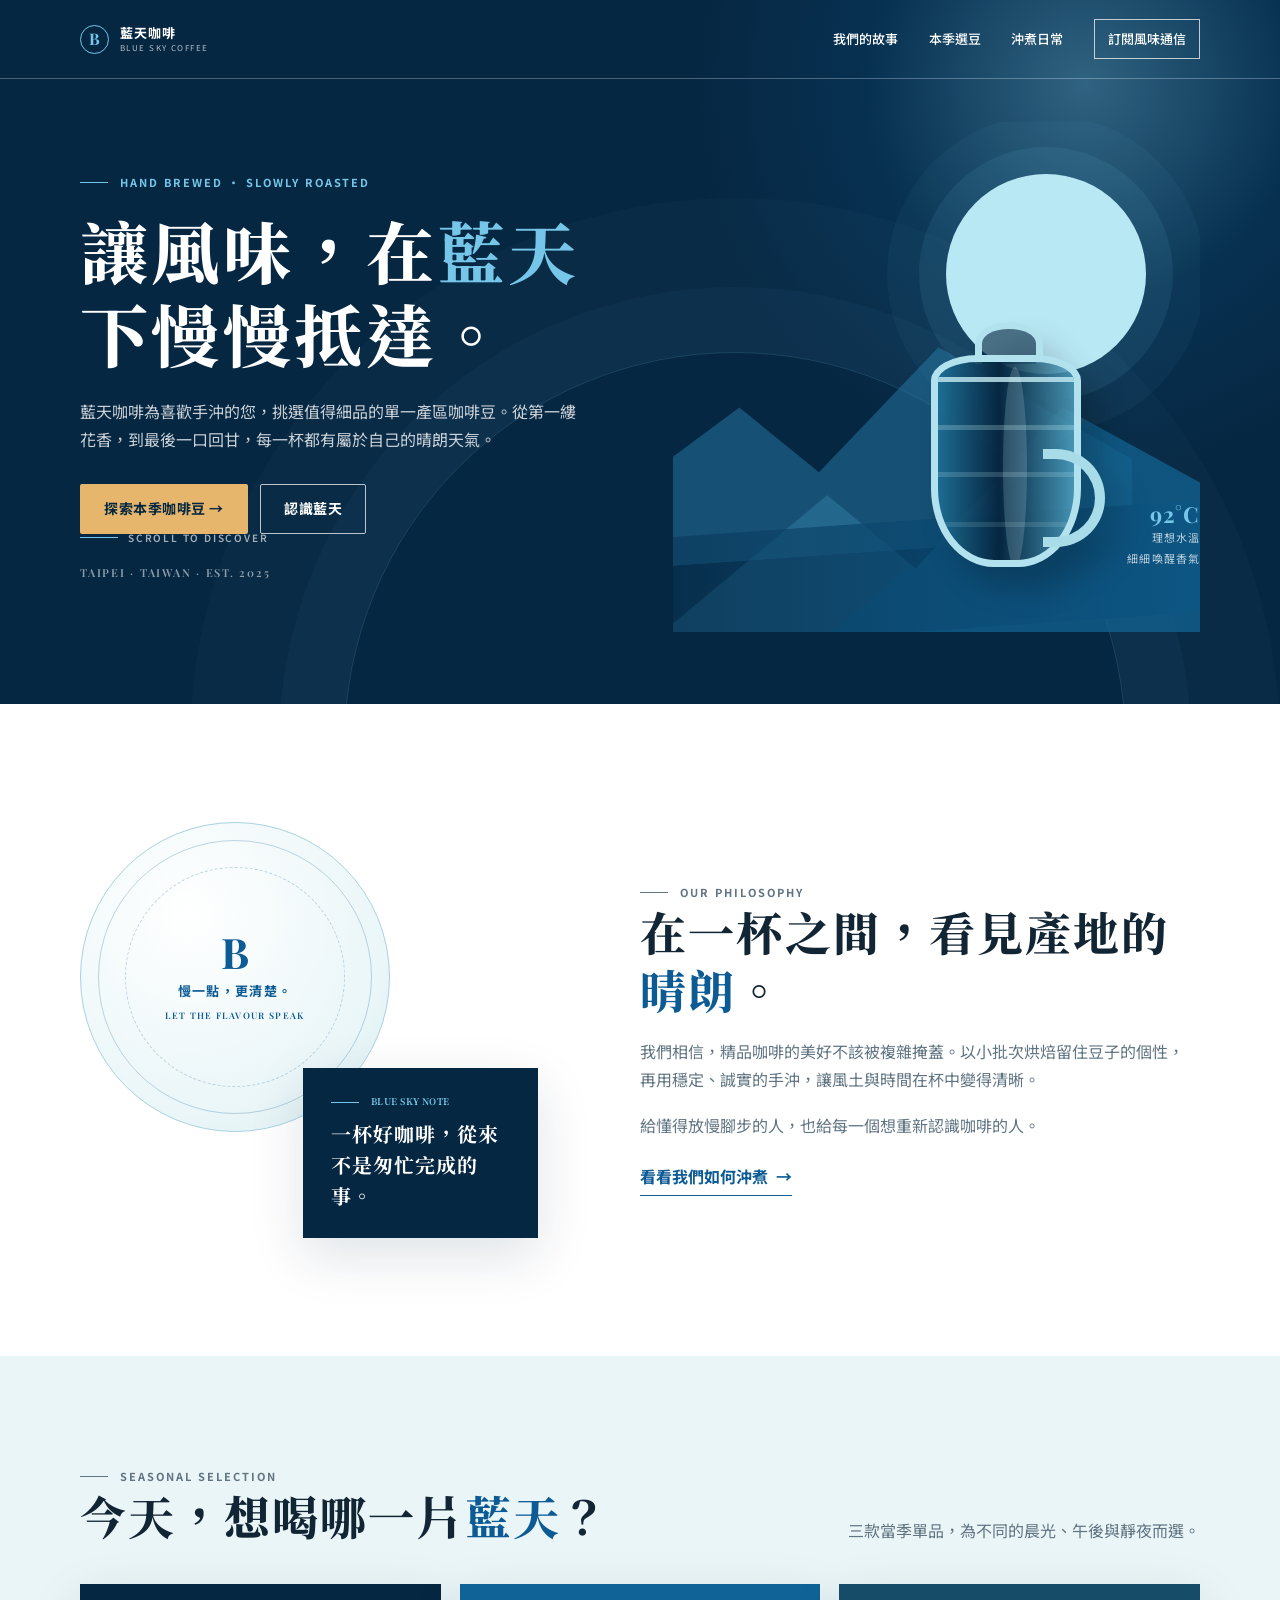
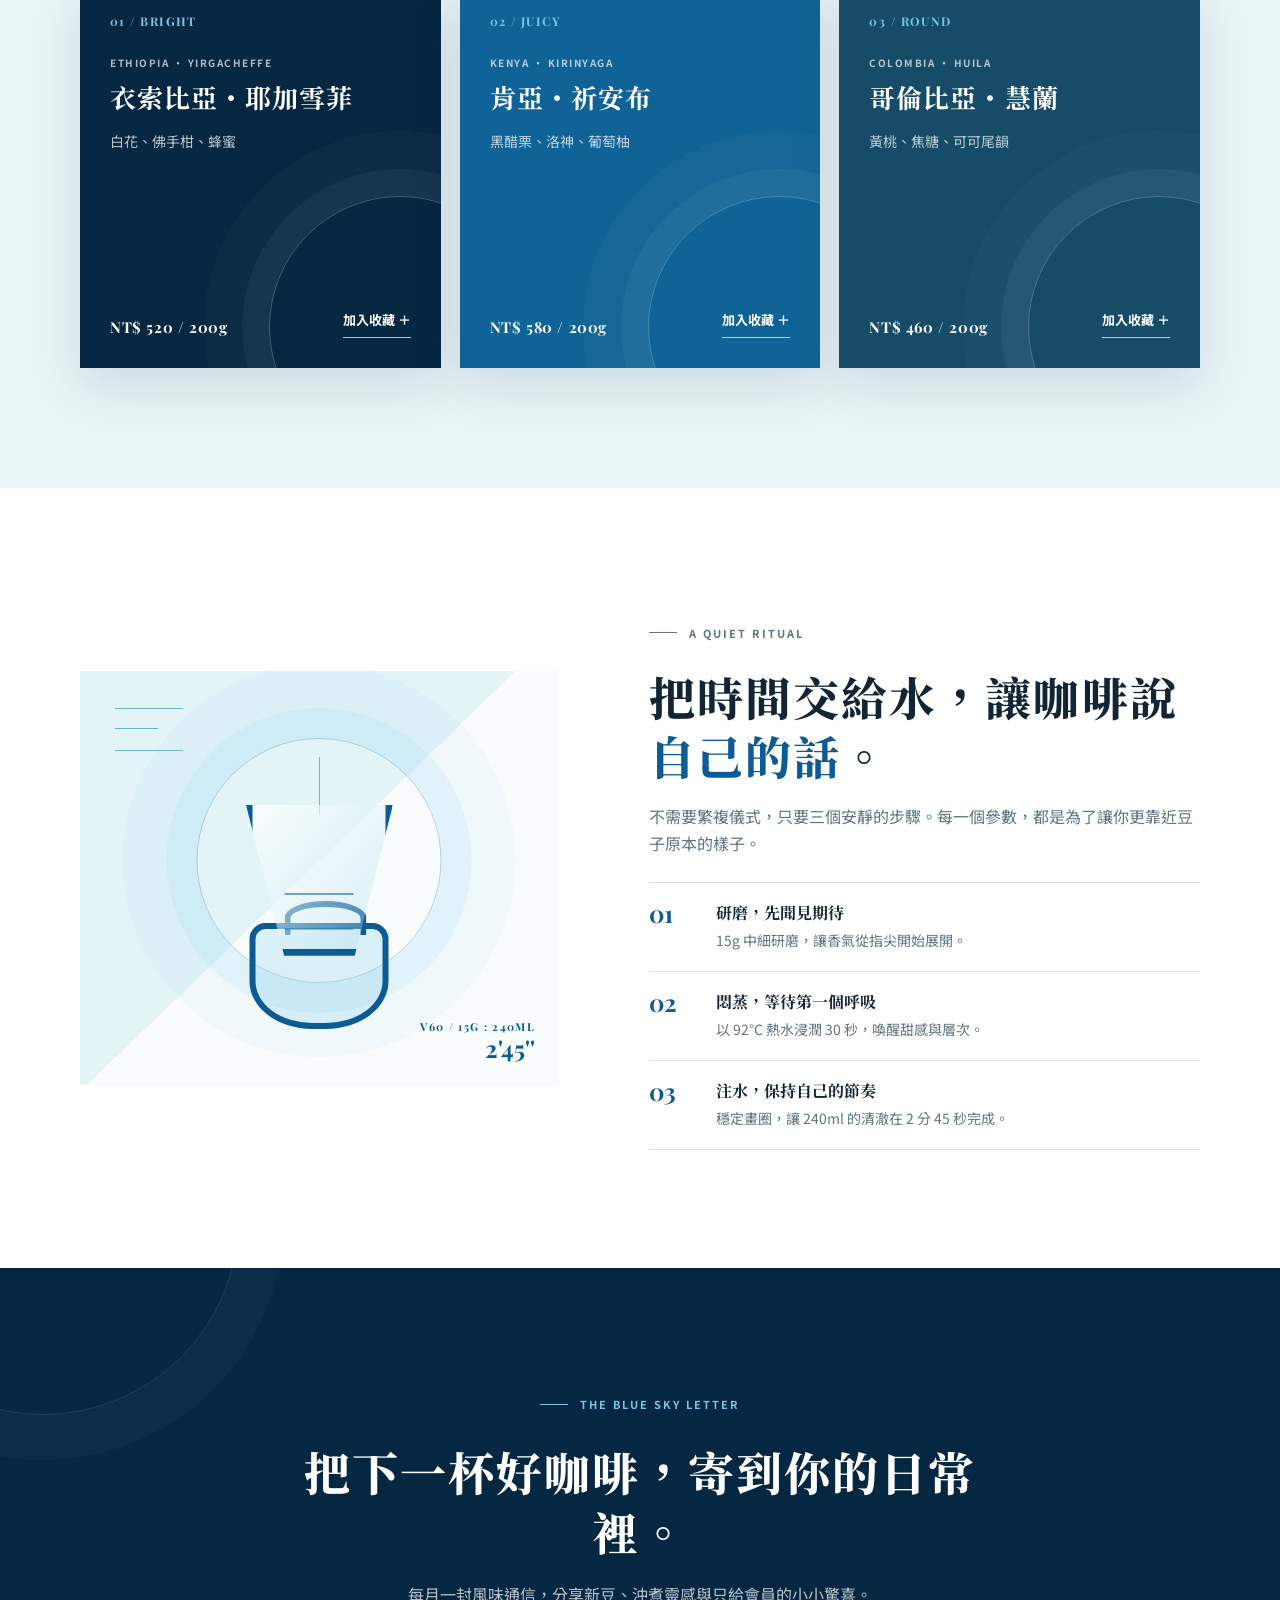
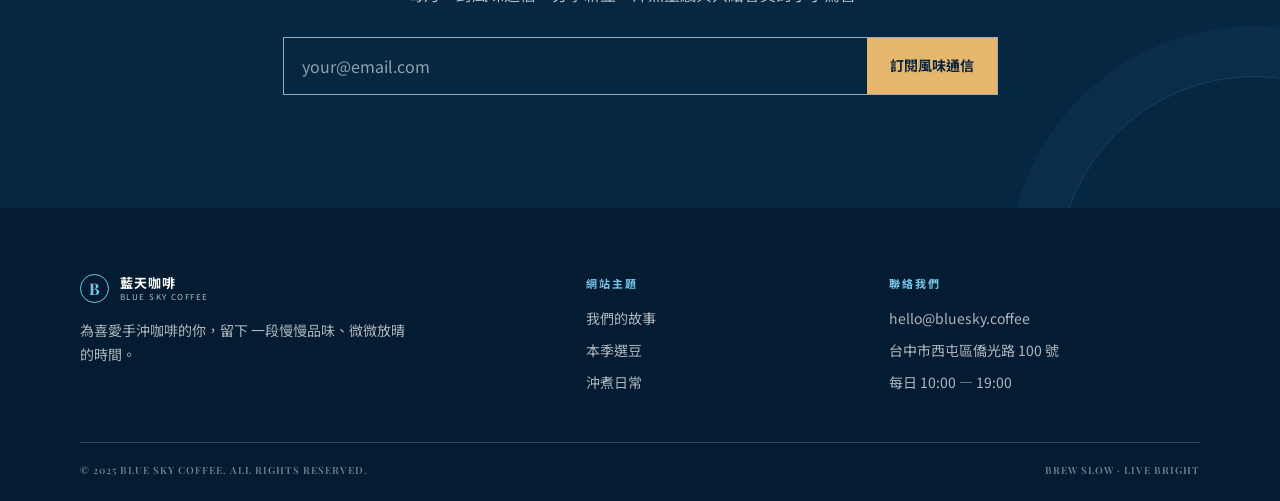
==== onepage/index.html @ 3d597b1a "Initial commit" ====
<!doctype html>
<html lang="zh-Hant">
<head>
  <meta charset="UTF-8">
  <meta name="viewport" content="width=device-width, initial-scale=1.0">
  <meta name="description" content="藍天咖啡，為手沖咖啡愛好者挑選當季精品咖啡豆，讓每一杯都清澈、明亮、值得細品。">
  <title>藍天咖啡｜讓風味，慢慢抵達</title>
  <link rel="preconnect" href="https://fonts.googleapis.com">
  <link rel="preconnect" href="https://fonts.gstatic.com" crossorigin>
  <link href="https://fonts.googleapis.com/css2?family=Noto+Sans+TC:wght@400;500;600;700&family=Noto+Serif+TC:wght@600;700;800;900&family=Playfair+Display:wght@600;700&display=swap" rel="stylesheet">
  <style>
    :root {
      --navy: #062742;
      --blue: #0c5b95;
      --sky: #75c6e8;
      --mist: #eaf5f7;
      --cream: #fbfaf6;
      --ink: #122534;
      --muted: #607482;
      --line: #d7e4e8;
      --sand: #e5b66b;
      --shadow: 0 18px 50px rgba(6, 39, 66, .13);
    }

    * { box-sizing: border-box; }
    html { scroll-behavior: smooth; }
    body {
      margin: 0;
      color: var(--ink);
      background: var(--cream);
      font: 16px/1.7 "Noto Sans TC", sans-serif;
      -webkit-font-smoothing: antialiased;
    }
    a { color: inherit; text-decoration: none; }
    button, input { font: inherit; }
    button { cursor: pointer; }
    .wrap { width: min(1120px, calc(100% - 48px)); margin: 0 auto; }
    .eyebrow {
      display: flex;
      align-items: center;
      gap: 12px;
      margin: 0 0 18px;
      color: var(--blue);
      font-size: 11px;
      font-weight: 700;
      letter-spacing: .18em;
    }
    .eyebrow::before { width: 28px; height: 1px; background: currentColor; content: ""; }
    .section-title {
      margin: 0;
      font: 800 clamp(30px, 4vw, 46px)/1.28 "Noto Serif TC", serif;
      letter-spacing: .045em;
    }
    .text-blue { color: var(--blue); }
    .button, .outline-link {
      display: inline-flex;
      min-height: 50px;
      align-items: center;
      justify-content: center;
      padding: 10px 23px;
      border: 1px solid transparent;
      border-radius: 2px;
      font-size: 14px;
      font-weight: 700;
      letter-spacing: .04em;
      transition: transform .25s ease, background-color .25s ease, color .25s ease, border-color .25s ease;
    }
    .button:hover, .outline-link:hover { transform: translateY(-2px); }
    .button--sand { color: var(--navy); background: var(--sand); }
    .button--sand:hover { background: #f1cb8b; }
    .button--dark { color: var(--navy); background: #fff; }
    .outline-link { border-color: rgba(255,255,255,.72); color: #fff; }
    .outline-link:hover { color: var(--navy); background: #fff; }
    :focus-visible { outline: 3px solid var(--sky); outline-offset: 4px; }

    /* Header & hero */
    .site-header { position: absolute; z-index: 20; top: 0; left: 0; width: 100%; border-bottom: 1px solid rgba(255,255,255,.28); }
    .nav { min-height: 78px; display: flex; align-items: center; justify-content: space-between; gap: 20px; }
    .brand { display: inline-flex; align-items: center; gap: 11px; color: #fff; }
    .brand-mark { width: 29px; height: 29px; display: grid; place-items: center; border: 1px solid var(--sky); border-radius: 50%; color: var(--sky); font: 700 16px/1 "Playfair Display", serif; }
    .brand-copy { display: grid; line-height: 1.05; }
    .brand-copy strong { font-size: 13px; letter-spacing: .08em; }
    .brand-copy small { margin-top: 4px; font-size: 8px; letter-spacing: .18em; opacity: .7; }
    .nav-links { display: flex; align-items: center; gap: clamp(16px, 2.4vw, 31px); }
    .nav-links a { position: relative; color: #fff; font-size: 13px; font-weight: 500; white-space: nowrap; }
    .nav-links a:not(.nav-cta)::after { position: absolute; right: 0; bottom: -5px; left: auto; width: 0; height: 1px; background: var(--sky); content: ""; transition: width .25s ease; }
    .nav-links a:not(.nav-cta):hover::after { right: auto; left: 0; width: 100%; }
    .nav-links .nav-cta { padding: 8px 13px; border: 1px solid rgba(255,255,255,.72); }
    .nav-links .nav-cta:hover { color: var(--navy); background: #fff; }
    .menu-toggle { display: none; width: 42px; height: 42px; border: 1px solid rgba(255,255,255,.7); color: #fff; background: transparent; font-size: 23px; line-height: 1; }

    .hero { position: relative; min-height: 704px; overflow: hidden; color: #fff; background: var(--navy); isolation: isolate; }
    .hero::before { position: absolute; z-index: -2; top: -320px; right: -210px; width: 810px; height: 810px; border-radius: 50%; background: radial-gradient(circle, rgba(117,198,232,.38), rgba(12,91,149,.18) 38%, transparent 69%); content: ""; }
    .hero::after { position: absolute; z-index: -1; right: 12%; bottom: -430px; width: 780px; height: 780px; border: 1px solid rgba(117,198,232,.18); border-radius: 50%; box-shadow: 0 0 0 65px rgba(117,198,232,.035), 0 0 0 154px rgba(117,198,232,.025); content: ""; }
    .hero-grid { min-height: 704px; display: grid; grid-template-columns: 1.02fr .98fr; gap: 45px; align-items: center; padding: 122px 0 72px; }
    .hero-copy { position: relative; z-index: 2; }
    .hero .eyebrow { color: var(--sky); }
    .hero h1 { max-width: 650px; margin: 0 0 23px; font: 800 clamp(42px, 5.5vw, 68px)/1.22 "Noto Serif TC", serif; letter-spacing: .05em; }
    .hero h1 span { color: var(--sky); }
    .hero-lede { max-width: 500px; margin: 0; color: rgba(255,255,255,.79); font-size: 16px; }
    .hero-actions { display: flex; flex-wrap: wrap; gap: 12px; margin-top: 31px; }
    .hero-note { margin: 31px 0 0; color: rgba(255,255,255,.55); font: 600 11px/1.5 "Playfair Display", serif; letter-spacing: .16em; }
    .scroll-cue { position: absolute; bottom: 35px; left: 0; display: flex; align-items: center; gap: 10px; color: rgba(255,255,255,.63); font-size: 10px; font-weight: 600; letter-spacing: .18em; }
    .scroll-cue::before { width: 38px; height: 1px; background: var(--sky); content: ""; }

    .hero-art { position: relative; align-self: stretch; min-height: 470px; overflow: hidden; }
    .hero-art .sun { position: absolute; top: 52px; right: 54px; width: clamp(138px, 18vw, 200px); aspect-ratio: 1; border-radius: 50%; background: #b9e8f5; box-shadow: 0 0 0 27px rgba(117,198,232,.09), 0 0 0 59px rgba(117,198,232,.045); }
    .mountain { position: absolute; right: -11%; bottom: 6px; width: 116%; height: 260px; transform: skewY(-9deg); transform-origin: right bottom; background: linear-gradient(146deg, transparent 0 27%, rgba(61,145,184,.36) 27.3% 48%, rgba(17,97,143,.77) 48.3%); clip-path: polygon(0 62%, 28% 20%, 44% 57%, 68% 4%, 100% 57%, 100% 100%, 0 100%); }
    .mountain--back { right: 13%; bottom: 98px; width: 108%; height: 220px; opacity: .46; transform: skewY(-4deg); background: #2a81ae; clip-path: polygon(0 84%, 31% 30%, 45% 62%, 66% 9%, 100% 66%, 100% 100%, 0 100%); }
    .horizon { position: absolute; right: -4%; bottom: 0; width: 116%; height: 112px; background: linear-gradient(90deg, rgba(7,45,75,.5), #0d5684); transform: skewY(-4deg); }
    .coffee-vessel { position: absolute; z-index: 4; right: 18%; bottom: 36px; width: 192px; height: 274px; filter: drop-shadow(18px 22px 14px rgba(0,0,0,.22)); }
    .vessel-neck { position: absolute; top: 0; left: 62px; width: 68px; height: 42px; border: 7px solid #b3e2ef; border-bottom: 0; border-radius: 50% 50% 0 0; background: rgba(6,39,66,.62); }
    .vessel-body { position: absolute; top: 33px; left: 18px; width: 150px; height: 212px; border: 7px solid #b3e2ef; border-radius: 31% 31% 42% 42% / 12% 12% 37% 37%; background: linear-gradient(90deg, rgba(30,112,151,.9), rgba(5,35,60,.9) 45%, rgba(83,167,198,.8)); overflow: hidden; }
    .vessel-body::before { position: absolute; top: 15px; left: 0; width: 100%; height: 5px; background: rgba(197,237,244,.8); box-shadow: 0 48px rgba(197,237,244,.25), 0 95px rgba(197,237,244,.18), 0 145px rgba(197,237,244,.13); content: ""; }
    .vessel-body::after { position: absolute; top: 5px; left: 48%; width: 24px; height: 200px; border-radius: 50%; background: rgba(218,247,251,.17); content: ""; }
    .vessel-handle { position: absolute; right: 0; bottom: 49px; width: 62px; height: 98px; border: 10px solid #a9dce9; border-left: 0; border-radius: 0 53px 53px 0; }
    .art-label { position: absolute; z-index: 5; right: 0; bottom: 64px; display: grid; gap: 3px; color: rgba(255,255,255,.73); font-size: 11px; letter-spacing: .1em; text-align: right; }
    .art-label strong { color: var(--sky); font: 700 22px/1 "Playfair Display", serif; }

    /* Story */
    .story { padding: 118px 0; background: #fff; }
    .story-grid { display: grid; grid-template-columns: .9fr 1.1fr; gap: clamp(45px, 8vw, 105px); align-items: center; }
    .story-visual { position: relative; min-height: 416px; }
    .seal { position: absolute; top: 0; left: 0; width: 310px; height: 310px; display: grid; place-items: center; border: 1px solid #a8d2df; border-radius: 50%; color: var(--blue); background: radial-gradient(circle at 35% 30%, #fff 0, #eaf6f8 68%, #d9edf1 100%); }
    .seal::before, .seal::after { position: absolute; border: 1px solid rgba(12,91,149,.25); border-radius: 50%; content: ""; }
    .seal::before { inset: 17px; }
    .seal::after { inset: 44px; border-style: dashed; }
    .seal-inner { position: relative; z-index: 1; display: grid; gap: 7px; text-align: center; }
    .seal-inner b { font: 700 42px/1 "Playfair Display", serif; }
    .seal-inner span { font-size: 13px; font-weight: 700; letter-spacing: .1em; }
    .seal-inner small { font: 600 9px/1.5 "Playfair Display", serif; letter-spacing: .15em; }
    .blue-note { position: absolute; right: 0; bottom: 0; width: 235px; padding: 27px 28px; color: #fff; background: var(--navy); box-shadow: var(--shadow); }
    .blue-note .eyebrow { margin-bottom: 9px; color: var(--sky); font-size: 9px; }
    .blue-note p { margin: 0; font: 700 20px/1.55 "Noto Serif TC", serif; letter-spacing: .05em; }
    .story-copy p { margin: 19px 0 0; color: var(--muted); }
    .inline-link { display: inline-flex; align-items: center; gap: 8px; margin-top: 24px; padding-bottom: 5px; border-bottom: 1px solid var(--blue); color: var(--blue); font-weight: 700; }
    .inline-link:hover { color: var(--navy); }

    /* Coffee collection */
    .coffee { padding: 111px 0 120px; background: var(--mist); }
    .section-heading { display: flex; align-items: end; justify-content: space-between; gap: 40px; margin-bottom: 39px; }
    .section-heading p { max-width: 370px; margin: 0; color: var(--muted); }
    .coffee-grid { display: grid; grid-template-columns: repeat(3, 1fr); gap: 19px; }
    .coffee-card { position: relative; min-height: 384px; display: flex; flex-direction: column; overflow: hidden; padding: 30px; color: #fff; background: var(--navy); box-shadow: var(--shadow); }
    .coffee-card:nth-child(2) { background: #106396; }
    .coffee-card:nth-child(3) { background: #164c68; }
    .coffee-card::after { position: absolute; right: -90px; bottom: -90px; width: 260px; height: 260px; border: 1px solid rgba(255,255,255,.24); border-radius: 50%; box-shadow: 0 0 0 27px rgba(255,255,255,.045), 0 0 0 65px rgba(255,255,255,.025); content: ""; }
    .card-top, .coffee-card h3, .flavour, .card-footer { position: relative; z-index: 1; }
    .card-top { color: var(--sky); font: 700 12px/1.3 "Playfair Display", serif; letter-spacing: .12em; }
    .origin { margin: 25px 0 8px; color: rgba(255,255,255,.69); font-size: 10px; font-weight: 700; letter-spacing: .15em; }
    .coffee-card h3 { margin: 0; font: 700 26px/1.38 "Noto Serif TC", serif; letter-spacing: .04em; }
    .flavour { margin: 15px 0 0; color: rgba(255,255,255,.73); font-size: 14px; }
    .card-footer { display: flex; align-items: end; justify-content: space-between; gap: 14px; margin-top: auto; }
    .price { font: 700 15px/1.3 "Playfair Display", serif; letter-spacing: .04em; }
    .save-coffee { padding: 0 0 5px; border: 0; border-bottom: 1px solid rgba(255,255,255,.72); color: #fff; background: transparent; font-size: 13px; font-weight: 700; white-space: nowrap; transition: color .2s, border-color .2s; }
    .save-coffee:hover { border-color: var(--sand); color: var(--sand); }

    /* Brew */
    .brew { padding: 118px 0; background: #fff; }
    .brew-grid { display: grid; grid-template-columns: .93fr 1.07fr; gap: clamp(42px, 8vw, 90px); align-items: center; }
    .brew-art { position: relative; height: 414px; overflow: hidden; background: linear-gradient(136deg, #e3f4f7 0 48%, #f8fcfc 48% 100%); }
    .brew-art::before { position: absolute; top: 37px; left: 35px; width: 68px; height: 41px; border-top: 1px solid #6cb4ce; border-bottom: 1px solid #6cb4ce; content: ""; }
    .brew-art::after { position: absolute; top: 57px; left: 35px; width: 43px; border-top: 1px solid #6cb4ce; content: ""; }
    .water-rings { position: absolute; top: 67px; left: 50%; width: 245px; height: 245px; border: 1px solid rgba(12,91,149,.27); border-radius: 50%; transform: translateX(-50%); box-shadow: 0 0 0 30px rgba(117,198,232,.12), 0 0 0 74px rgba(117,198,232,.065); }
    .water-rings::before { position: absolute; top: 18px; left: 50%; width: 1px; height: 58px; background: #6bb8d1; content: ""; transform: translateX(-50%); }
    .dripper { position: absolute; z-index: 2; top: 134px; left: 50%; width: 147px; height: 151px; border: 7px solid var(--blue); border-top: 0; background: linear-gradient(130deg, rgba(255,255,255,.85), rgba(117,198,232,.25)); clip-path: polygon(0 0, 100% 0, 74% 100%, 26% 100%); transform: translateX(-50%); }
    .dripper::after { position: absolute; right: 32px; bottom: 19px; left: 32px; height: 33px; border-top: 2px solid rgba(12,91,149,.55); border-bottom: 2px solid rgba(12,91,149,.35); content: ""; }
    .carafe { position: absolute; z-index: 1; bottom: 56px; left: 50%; width: 139px; height: 106px; border: 6px solid var(--blue); border-radius: 16px 16px 45% 45%; background: rgba(117,198,232,.23); transform: translateX(-50%); }
    .carafe::before { position: absolute; top: -28px; left: 29px; width: 70px; height: 28px; border: 6px solid var(--blue); border-bottom: 0; border-radius: 50% 50% 0 0; content: ""; }
    .brew-caption { position: absolute; right: 24px; bottom: 19px; color: var(--blue); text-align: right; }
    .brew-caption span { display: block; font: 700 11px/1.5 "Playfair Display", serif; letter-spacing: .12em; }
    .brew-caption strong { font: 700 24px/1.1 "Playfair Display", serif; }
    .brew-copy > p { margin: 18px 0 25px; color: var(--muted); }
    .brew-steps { border-top: 1px solid var(--line); }
    .brew-step { display: grid; grid-template-columns: 52px 1fr; gap: 15px; padding: 18px 0; border-bottom: 1px solid var(--line); }
    .step-number { color: var(--blue); font: 700 24px/1 "Playfair Display", serif; }
    .brew-step h3 { margin: 0; font: 700 16px/1.5 "Noto Serif TC", serif; }
    .brew-step p { margin: 4px 0 0; color: var(--muted); font-size: 14px; }

    /* Subscribe and footer */
    .visit { position: relative; overflow: hidden; padding: 108px 0 113px; color: #fff; text-align: center; background: var(--navy); }
    .visit::before, .visit::after { position: absolute; width: 390px; height: 390px; border: 1px solid rgba(117,198,232,.17); border-radius: 50%; content: ""; }
    .visit::before { top: -245px; left: -153px; box-shadow: 0 0 0 45px rgba(117,198,232,.035); }
    .visit::after { right: -170px; bottom: -260px; box-shadow: 0 0 0 50px rgba(117,198,232,.035); }
    .visit .wrap { position: relative; z-index: 1; max-width: 715px; }
    .visit .eyebrow { justify-content: center; color: var(--sky); }
    .visit h2 { margin: 0; font: 800 clamp(30px, 4vw, 46px)/1.3 "Noto Serif TC", serif; letter-spacing: .045em; }
    .visit p { max-width: 510px; margin: 19px auto 29px; color: rgba(255,255,255,.72); }
    .subscribe-form { display: flex; min-height: 58px; border: 1px solid rgba(255,255,255,.62); }
    .subscribe-form input { min-width: 0; flex: 1; padding: 0 18px; border: 0; color: #fff; outline: none; background: transparent; }
    .subscribe-form input::placeholder { color: rgba(255,255,255,.56); }
    .subscribe-form button { padding: 0 23px; border: 0; color: var(--navy); background: var(--sand); font-size: 14px; font-weight: 700; white-space: nowrap; transition: background .2s; }
    .subscribe-form button:hover { background: #f1cb8b; }
    .site-footer { padding: 66px 0 23px; color: rgba(255,255,255,.68); background: #031c31; }
    .footer-grid { display: grid; grid-template-columns: 1.45fr .8fr 1fr; gap: 55px; padding-bottom: 48px; }
    .footer-brand .brand { margin-bottom: 16px; }
    .footer-brand p { max-width: 330px; margin: 0; font-size: 14px; }
    .footer-title { margin: 0 0 14px; color: var(--sky); font-size: 11px; font-weight: 700; letter-spacing: .18em; }
    .footer-links { display: grid; gap: 8px; font-size: 14px; }
    .footer-links a:hover { color: var(--sky); }
    .footer-links address { font-style: normal; }
    .footer-bottom { display: flex; justify-content: space-between; gap: 20px; padding-top: 20px; border-top: 1px solid rgba(255,255,255,.17); color: rgba(255,255,255,.44); font: 600 10px/1.5 "Playfair Display", serif; letter-spacing: .1em; }

    .toast { position: fixed; z-index: 50; right: 22px; bottom: 22px; max-width: min(370px, calc(100vw - 44px)); padding: 14px 18px; border-left: 3px solid var(--sand); color: #fff; background: var(--navy); box-shadow: var(--shadow); font-size: 14px; opacity: 0; pointer-events: none; transform: translateY(12px); transition: opacity .25s ease, transform .25s ease; }
    .toast.show { opacity: 1; transform: translateY(0); }
    .reveal { opacity: 0; transform: translateY(18px); transition: opacity .65s ease, transform .65s ease; }
    .reveal.visible { opacity: 1; transform: translateY(0); }

    @media (max-width: 820px) {
      .menu-toggle { display: grid; place-items: center; }
      .nav { position: relative; }
      .nav-links { position: absolute; top: 78px; right: -24px; left: -24px; max-height: 0; display: grid; gap: 0; overflow: hidden; background: #05233c; transition: max-height .35s ease; }
      .nav-links.open { max-height: 300px; border-top: 1px solid rgba(255,255,255,.16); }
      .nav-links a { display: block; padding: 13px 24px; }
      .nav-links .nav-cta { margin: 5px 24px 15px; padding: 10px 13px; text-align: center; }
      .hero { min-height: 710px; }
      .hero-grid { min-height: 710px; grid-template-columns: 1fr; gap: 0; padding: 118px 0 43px; }
      .hero-art { min-height: 276px; margin-top: -9px; }
      .hero-art .sun { top: 19px; right: 20%; width: 130px; }
      .mountain { height: 180px; }
      .mountain--back { bottom: 69px; height: 150px; }
      .coffee-vessel { right: 17%; bottom: -12px; transform: scale(.72); transform-origin: bottom right; }
      .art-label { display: none; }
      .scroll-cue { display: none; }
      .story-grid, .brew-grid { grid-template-columns: 1fr; }
      .story-visual { max-width: 525px; width: 100%; min-height: 400px; }
      .coffee-grid { grid-template-columns: repeat(2, 1fr); }
      .coffee-card:nth-child(3) { grid-column: span 2; }
      .footer-grid { grid-template-columns: 1fr 1fr; }
      .footer-brand { grid-column: 1 / -1; }
    }
    @media (max-width: 560px) {
      .wrap { width: calc(100% - 34px); }
      .nav-links { right: -17px; left: -17px; }
      .hero { min-height: 680px; }
      .hero-grid { min-height: 680px; padding-top: 106px; }
      .hero h1 { font-size: 40px; }
      .hero-lede { font-size: 14px; }
      .hero-actions { gap: 9px; margin-top: 24px; }
      .hero-actions .button, .hero-actions .outline-link { min-height: 46px; padding: 8px 15px; font-size: 13px; }
      .hero-note { margin-top: 21px; }
      .hero-art { min-height: 219px; }
      .hero-art .sun { width: 92px; }
      .coffee-vessel { right: 5%; bottom: -48px; transform: scale(.57); }
      .story, .coffee, .brew { padding: 76px 0; }
      .seal { width: 245px; height: 245px; }
      .seal-inner b { font-size: 35px; }
      .story-visual { min-height: 347px; }
      .blue-note { width: 185px; padding: 20px; }
      .blue-note p { font-size: 16px; }
      .section-heading { display: block; margin-bottom: 28px; }
      .section-heading p { margin-top: 14px; font-size: 14px; }
      .coffee-grid { grid-template-columns: 1fr; }
      .coffee-card, .coffee-card:nth-child(3) { min-height: 330px; grid-column: auto; }
      .coffee-card { padding: 25px; }
      .brew-art { height: 310px; }
      .water-rings { top: 45px; width: 178px; height: 178px; box-shadow: 0 0 0 23px rgba(117,198,232,.12), 0 0 0 53px rgba(117,198,232,.065); }
      .dripper { top: 95px; transform: translateX(-50%) scale(.75); }
      .carafe { bottom: 37px; transform: translateX(-50%) scale(.75); }
      .visit { padding: 76px 0; }
      .subscribe-form { display: grid; gap: 0; border: 0; }
      .subscribe-form input { min-height: 54px; border: 1px solid rgba(255,255,255,.62); }
      .subscribe-form button { min-height: 54px; margin-top: 10px; }
      .footer-grid { grid-template-columns: 1fr; gap: 33px; }
      .footer-brand { grid-column: auto; }
      .footer-bottom { display: grid; gap: 8px; }
    }
    @media (prefers-reduced-motion: reduce) {
      html { scroll-behavior: auto; }
      *, *::before, *::after { transition-duration: .01ms !important; animation-duration: .01ms !important; animation-iteration-count: 1 !important; }
      .reveal { opacity: 1; transform: none; }
    }
  </style>
</head>
<body>
  <header class="site-header" id="top">
    <nav class="nav wrap" aria-label="主要導覽">
      <a class="brand" href="#top" aria-label="回到藍天咖啡首頁">
        <span class="brand-mark" aria-hidden="true">B</span>
        <span class="brand-copy"><strong>藍天咖啡</strong><small>BLUE SKY COFFEE</small></span>
      </a>
      <button class="menu-toggle" type="button" aria-controls="navLinks" aria-expanded="false" aria-label="開啟導覽選單">☰</button>
      <div class="nav-links" id="navLinks">
        <a href="#story">我們的故事</a>
        <a href="#coffee">本季選豆</a>
        <a href="#brew">沖煮日常</a>
        <a class="nav-cta" href="#visit">訂閱風味通信</a>
      </div>
    </nav>
  </header>

  <main>
    <section class="hero" aria-labelledby="heroTitle">
      <div class="wrap hero-grid">
        <div class="hero-copy">
          <p class="eyebrow">HAND BREWED · SLOWLY ROASTED</p>
          <h1 id="heroTitle">讓風味，在<span>藍天</span>下慢慢抵達。</h1>
          <p class="hero-lede">藍天咖啡為喜歡手沖的您，挑選值得細品的單一產區咖啡豆。從第一縷花香，到最後一口回甘，每一杯都有屬於自己的晴朗天氣。</p>
          <div class="hero-actions">
            <a class="button button--sand" href="#coffee">探索本季咖啡豆 →</a>
            <a class="outline-link" href="#story">認識藍天</a>
          </div>
          <p class="hero-note">TAIPEI · TAIWAN · EST. 2025</p>
          <span class="scroll-cue">SCROLL TO DISCOVER</span>
        </div>
        <div class="hero-art" aria-hidden="true">
          <div class="sun"></div>
          <div class="mountain mountain--back"></div>
          <div class="mountain"></div>
          <div class="horizon"></div>
          <div class="coffee-vessel"><div class="vessel-neck"></div><div class="vessel-body"></div><div class="vessel-handle"></div></div>
          <div class="art-label"><strong>92°C</strong><span>理想水溫</span><span>細細喚醒香氣</span></div>
        </div>
      </div>
    </section>

    <section class="story" id="story" aria-labelledby="storyTitle">
      <div class="wrap story-grid">
        <div class="story-visual reveal" aria-hidden="true">
          <div class="seal"><div class="seal-inner"><b>B</b><span>慢一點，更清楚。</span><small>LET THE FLAVOUR SPEAK</small></div></div>
          <aside class="blue-note"><p class="eyebrow">BLUE SKY NOTE</p><p>一杯好咖啡，從來不是匆忙完成的事。</p></aside>
        </div>
        <div class="story-copy reveal">
          <p class="eyebrow">OUR PHILOSOPHY</p>
          <h2 class="section-title" id="storyTitle">在一杯之間，看見產地的<span class="text-blue">晴朗</span>。</h2>
          <p>我們相信，精品咖啡的美好不該被複雜掩蓋。以小批次烘焙留住豆子的個性，再用穩定、誠實的手沖，讓風土與時間在杯中變得清晰。</p>
          <p>給懂得放慢腳步的人，也給每一個想重新認識咖啡的人。</p>
          <a class="inline-link" href="#brew">看看我們如何沖煮 <span aria-hidden="true">→</span></a>
        </div>
      </div>
    </section>

    <section class="coffee" id="coffee" aria-labelledby="coffeeTitle">
      <div class="wrap">
        <div class="section-heading reveal">
          <div><p class="eyebrow">SEASONAL SELECTION</p><h2 class="section-title" id="coffeeTitle">今天，想喝哪一片<span class="text-blue">藍天</span>？</h2></div>
          <p>三款當季單品，為不同的晨光、午後與靜夜而選。</p>
        </div>
        <div class="coffee-grid">
          <article class="coffee-card reveal">
            <div class="card-top">01 / BRIGHT</div><p class="origin">ETHIOPIA · YIRGACHEFFE</p><h3>衣索比亞・耶加雪菲</h3><p class="flavour">白花、佛手柑、蜂蜜</p>
            <div class="card-footer"><span class="price">NT$ 520 / 200g</span><button class="save-coffee" type="button" data-coffee="衣索比亞・耶加雪菲">加入收藏 ＋</button></div>
          </article>
          <article class="coffee-card reveal">
            <div class="card-top">02 / JUICY</div><p class="origin">KENYA · KIRINYAGA</p><h3>肯亞・祈安布</h3><p class="flavour">黑醋栗、洛神、葡萄柚</p>
            <div class="card-footer"><span class="price">NT$ 580 / 200g</span><button class="save-coffee" type="button" data-coffee="肯亞・祈安布">加入收藏 ＋</button></div>
          </article>
          <article class="coffee-card reveal">
            <div class="card-top">03 / ROUND</div><p class="origin">COLOMBIA · HUILA</p><h3>哥倫比亞・慧蘭</h3><p class="flavour">黃桃、焦糖、可可尾韻</p>
            <div class="card-footer"><span class="price">NT$ 460 / 200g</span><button class="save-coffee" type="button" data-coffee="哥倫比亞・慧蘭">加入收藏 ＋</button></div>
          </article>
        </div>
      </div>
    </section>

    <section class="brew" id="brew" aria-labelledby="brewTitle">
      <div class="wrap brew-grid">
        <div class="brew-art reveal" aria-hidden="true"><div class="water-rings"></div><div class="dripper"></div><div class="carafe"></div><div class="brew-caption"><span>V60 / 15G : 240ML</span><strong>2'45''</strong></div></div>
        <div class="brew-copy reveal">
          <p class="eyebrow">A QUIET RITUAL</p>
          <h2 class="section-title" id="brewTitle">把時間交給水，讓咖啡說<span class="text-blue">自己的話</span>。</h2>
          <p>不需要繁複儀式，只要三個安靜的步驟。每一個參數，都是為了讓你更靠近豆子原本的樣子。</p>
          <div class="brew-steps">
            <div class="brew-step"><span class="step-number">01</span><div><h3>研磨，先聞見期待</h3><p>15g 中細研磨，讓香氣從指尖開始展開。</p></div></div>
            <div class="brew-step"><span class="step-number">02</span><div><h3>悶蒸，等待第一個呼吸</h3><p>以 92°C 熱水浸潤 30 秒，喚醒甜感與層次。</p></div></div>
            <div class="brew-step"><span class="step-number">03</span><div><h3>注水，保持自己的節奏</h3><p>穩定畫圈，讓 240ml 的清澈在 2 分 45 秒完成。</p></div></div>
          </div>
        </div>
      </div>
    </section>

    <section class="visit" id="visit" aria-labelledby="visitTitle">
      <div class="wrap reveal">
        <p class="eyebrow">THE BLUE SKY LETTER</p>
        <h2 id="visitTitle">把下一杯好咖啡，寄到你的日常裡。</h2>
        <p>每月一封風味通信，分享新豆、沖煮靈感與只給會員的小小驚喜。</p>
        <form class="subscribe-form" id="subscribeForm">
          <input type="email" aria-label="電子郵件地址" placeholder="your@email.com" required>
          <button type="submit">訂閱風味通信</button>
        </form>
      </div>
    </section>
  </main>

  <footer class="site-footer">
    <div class="wrap footer-grid">
      <div class="footer-brand"><a class="brand" href="#top" aria-label="回到藍天咖啡首頁"><span class="brand-mark" aria-hidden="true">B</span><span class="brand-copy"><strong>藍天咖啡</strong><small>BLUE SKY COFFEE</small></span></a><p>為喜愛手沖咖啡的你，留下 一段慢慢品味、微微放晴的時間。</p></div>
      <div><p class="footer-title">網站主題</p><div class="footer-links"><a href="#story">我們的故事</a><a href="#coffee">本季選豆</a><a href="#brew">沖煮日常</a></div></div>
      <div><p class="footer-title">聯絡我們</p><div class="footer-links"><a href="mailto:hello@bluesky.coffee">hello@bluesky.coffee</a><address>台中市西屯區僑光路 100 號</address><span>每日 10:00 — 19:00</span></div></div>
    </div>
    <div class="wrap footer-bottom"><span>© 2025 BLUE SKY COFFEE. ALL RIGHTS RESERVED.</span><span>BREW SLOW · LIVE BRIGHT</span></div>
  </footer>
  <div class="toast" role="status" aria-live="polite"></div>

  <script>
    (() => {
      const menuButton = document.querySelector('.menu-toggle');
      const navLinks = document.querySelector('.nav-links');
      const toast = document.querySelector('.toast');
      let toastTimer;

      const closeMenu = () => {
        navLinks.classList.remove('open');
        menuButton.setAttribute('aria-expanded', 'false');
        menuButton.setAttribute('aria-label', '開啟導覽選單');
        menuButton.textContent = '☰';
      };
      menuButton.addEventListener('click', () => {
        const opening = !navLinks.classList.contains('open');
        navLinks.classList.toggle('open', opening);
        menuButton.setAttribute('aria-expanded', String(opening));
        menuButton.setAttribute('aria-label', opening ? '關閉導覽選單' : '開啟導覽選單');
        menuButton.textContent = opening ? '×' : '☰';
      });
      navLinks.querySelectorAll('a').forEach(link => link.addEventListener('click', closeMenu));

      const showToast = message => {
        clearTimeout(toastTimer);
        toast.textContent = message;
        toast.classList.add('show');
        toastTimer = setTimeout(() => toast.classList.remove('show'), 2600);
      };
      document.querySelectorAll('[data-coffee]').forEach(button => {
        button.addEventListener('click', () => showToast(`已將「${button.dataset.coffee}」加入你的收藏。`));
      });
      document.querySelector('#subscribeForm').addEventListener('submit', event => {
        event.preventDefault();
        event.currentTarget.reset();
        showToast('謝謝訂閱，下一封晴朗的風味通信即將寄出。');
      });

      const revealItems = document.querySelectorAll('.reveal');
      const reducedMotion = window.matchMedia('(prefers-reduced-motion: reduce)').matches;
      if (!('IntersectionObserver' in window) || reducedMotion) {
        revealItems.forEach(item => item.classList.add('visible'));
      } else {
        const observer = new IntersectionObserver(entries => {
          entries.forEach(entry => {
            if (entry.isIntersecting) {
              entry.target.classList.add('visible');
              observer.unobserve(entry.target);
            }
          });
        }, { threshold: .12 });
        revealItems.forEach(item => observer.observe(item));
      }
    })();
  </script>
</body>
</html>
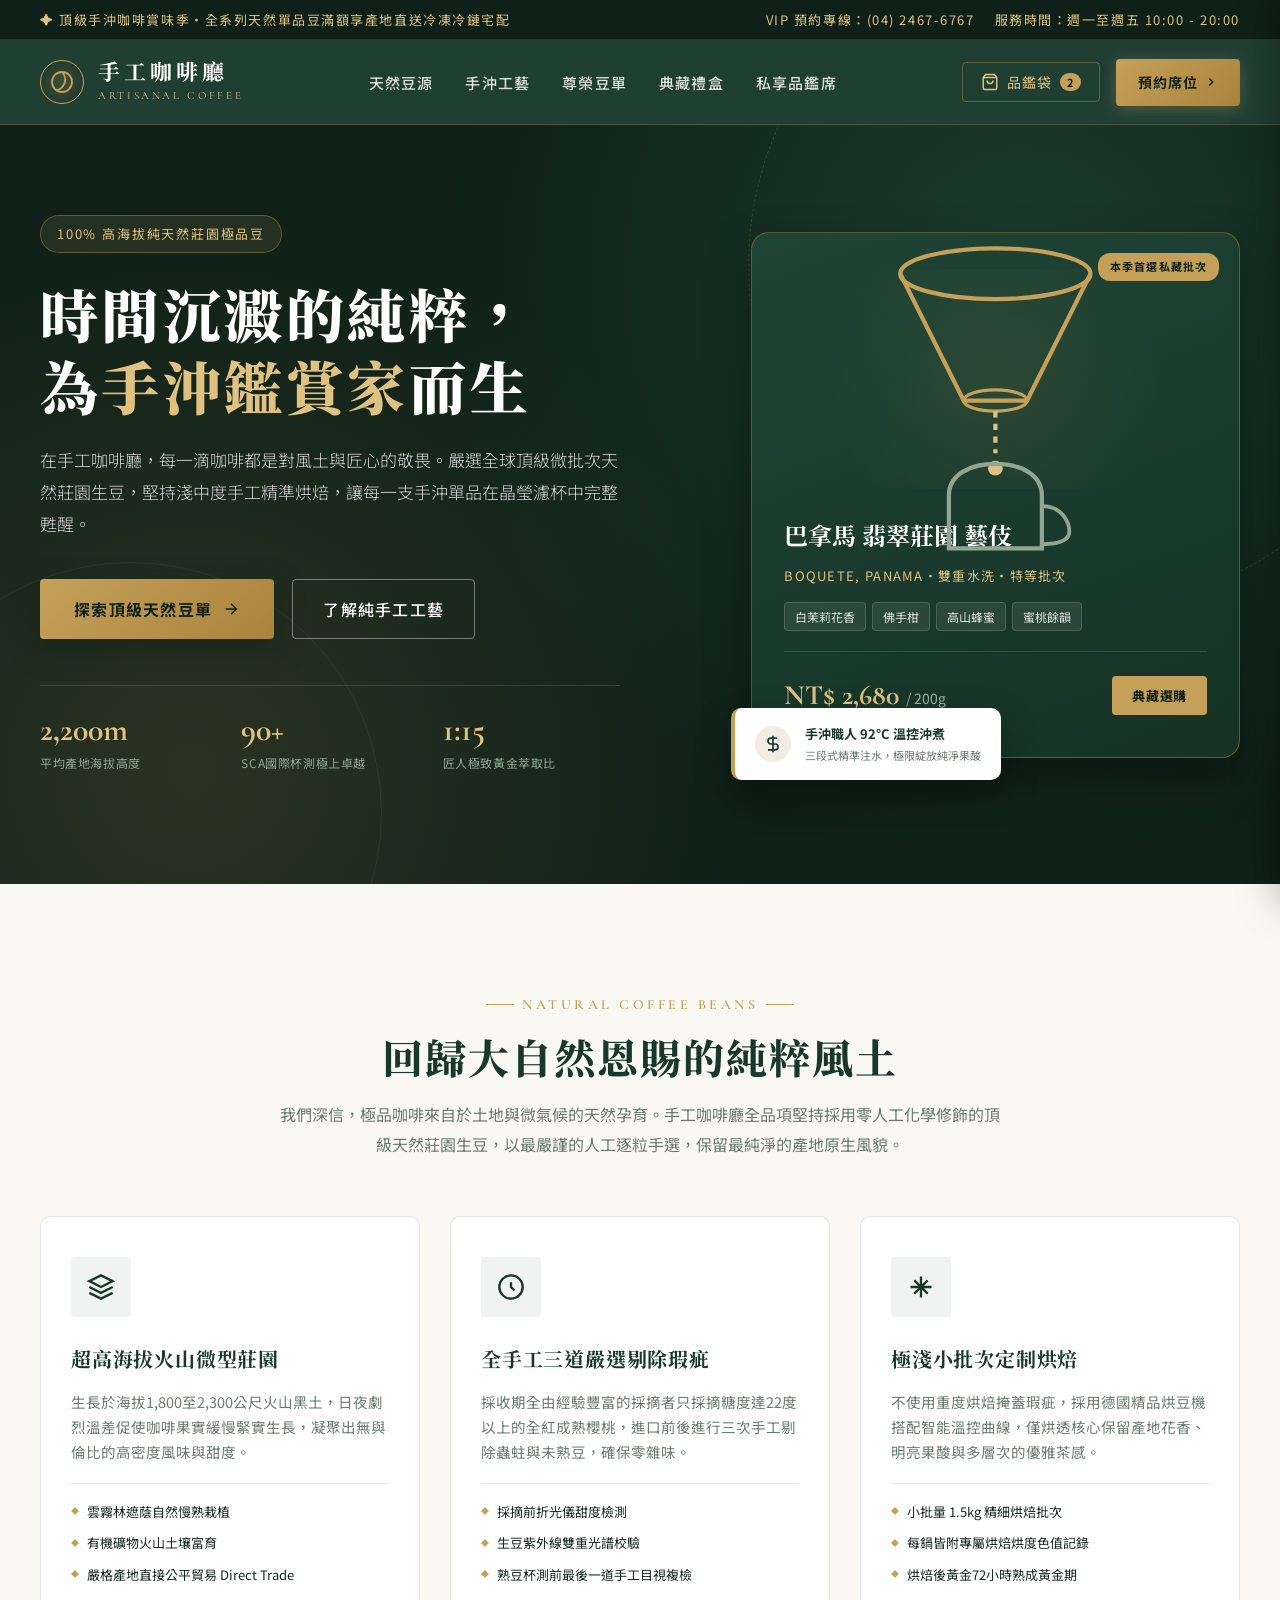
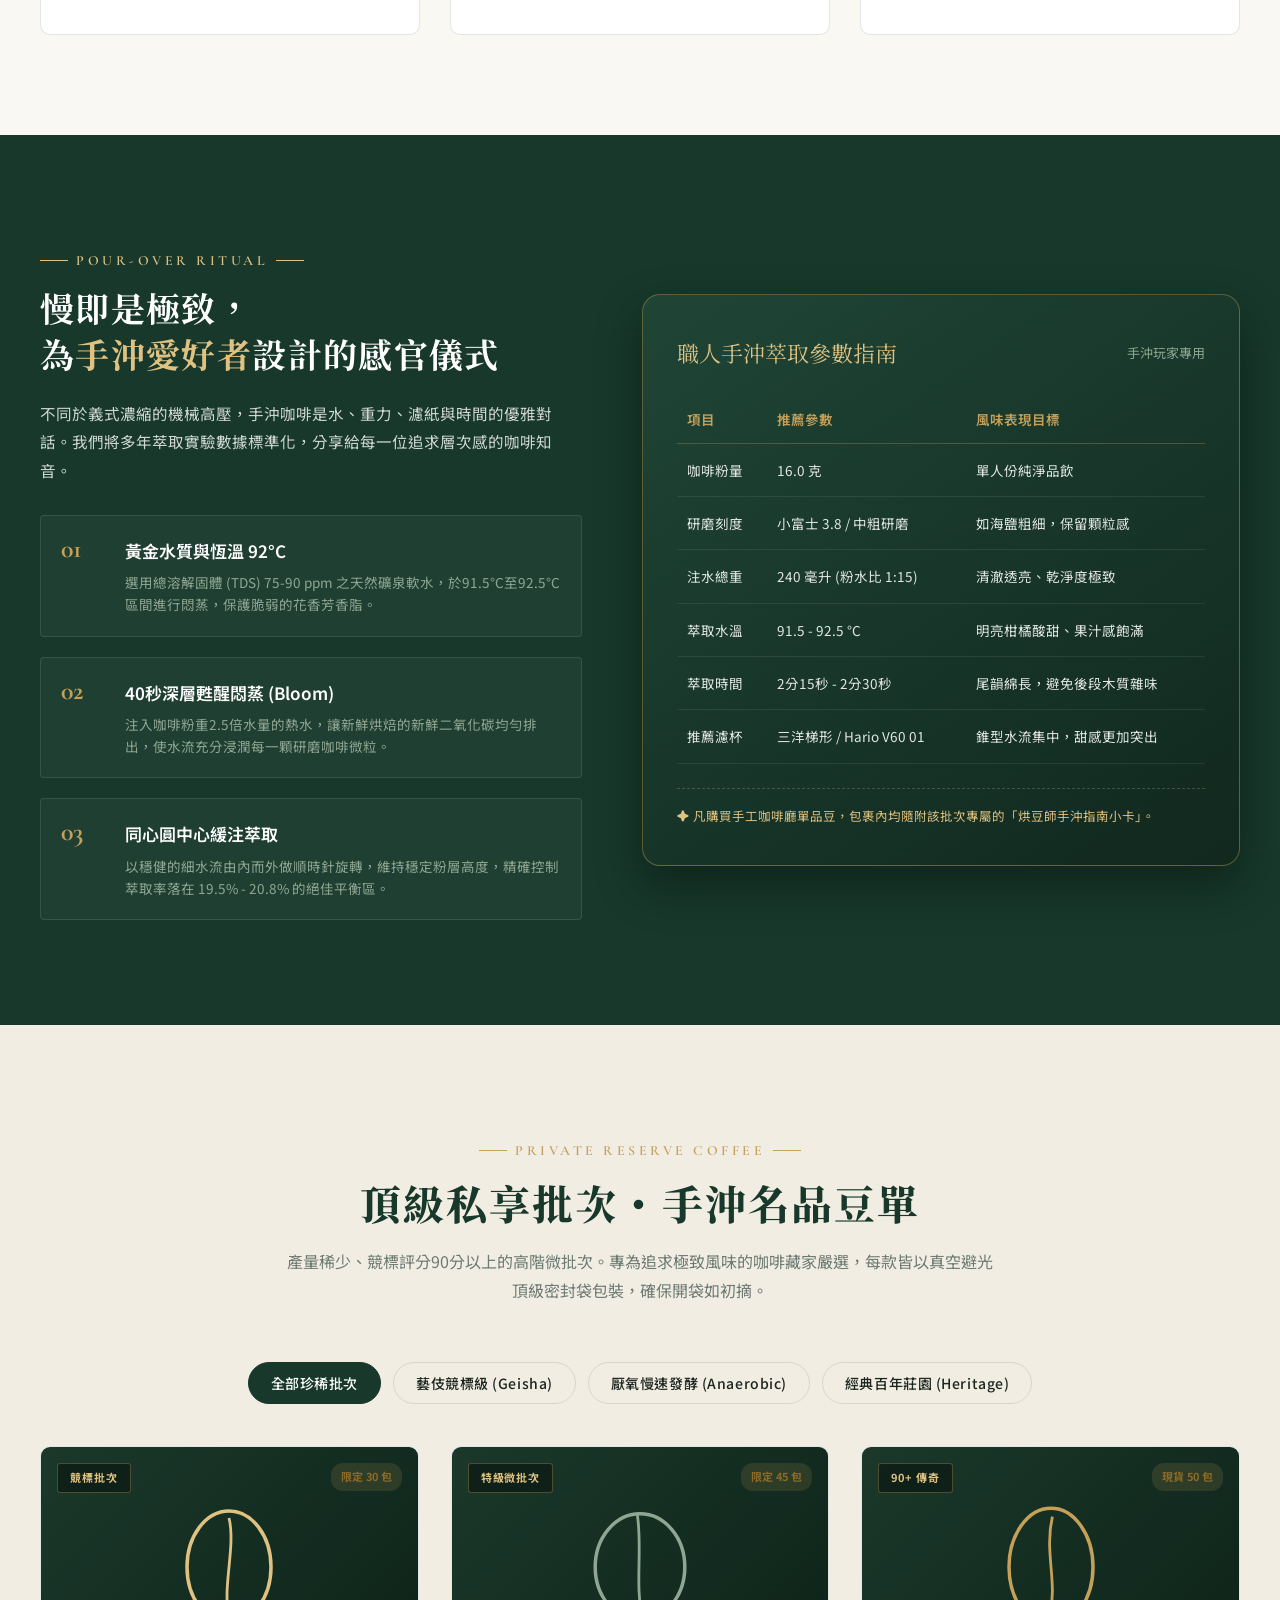
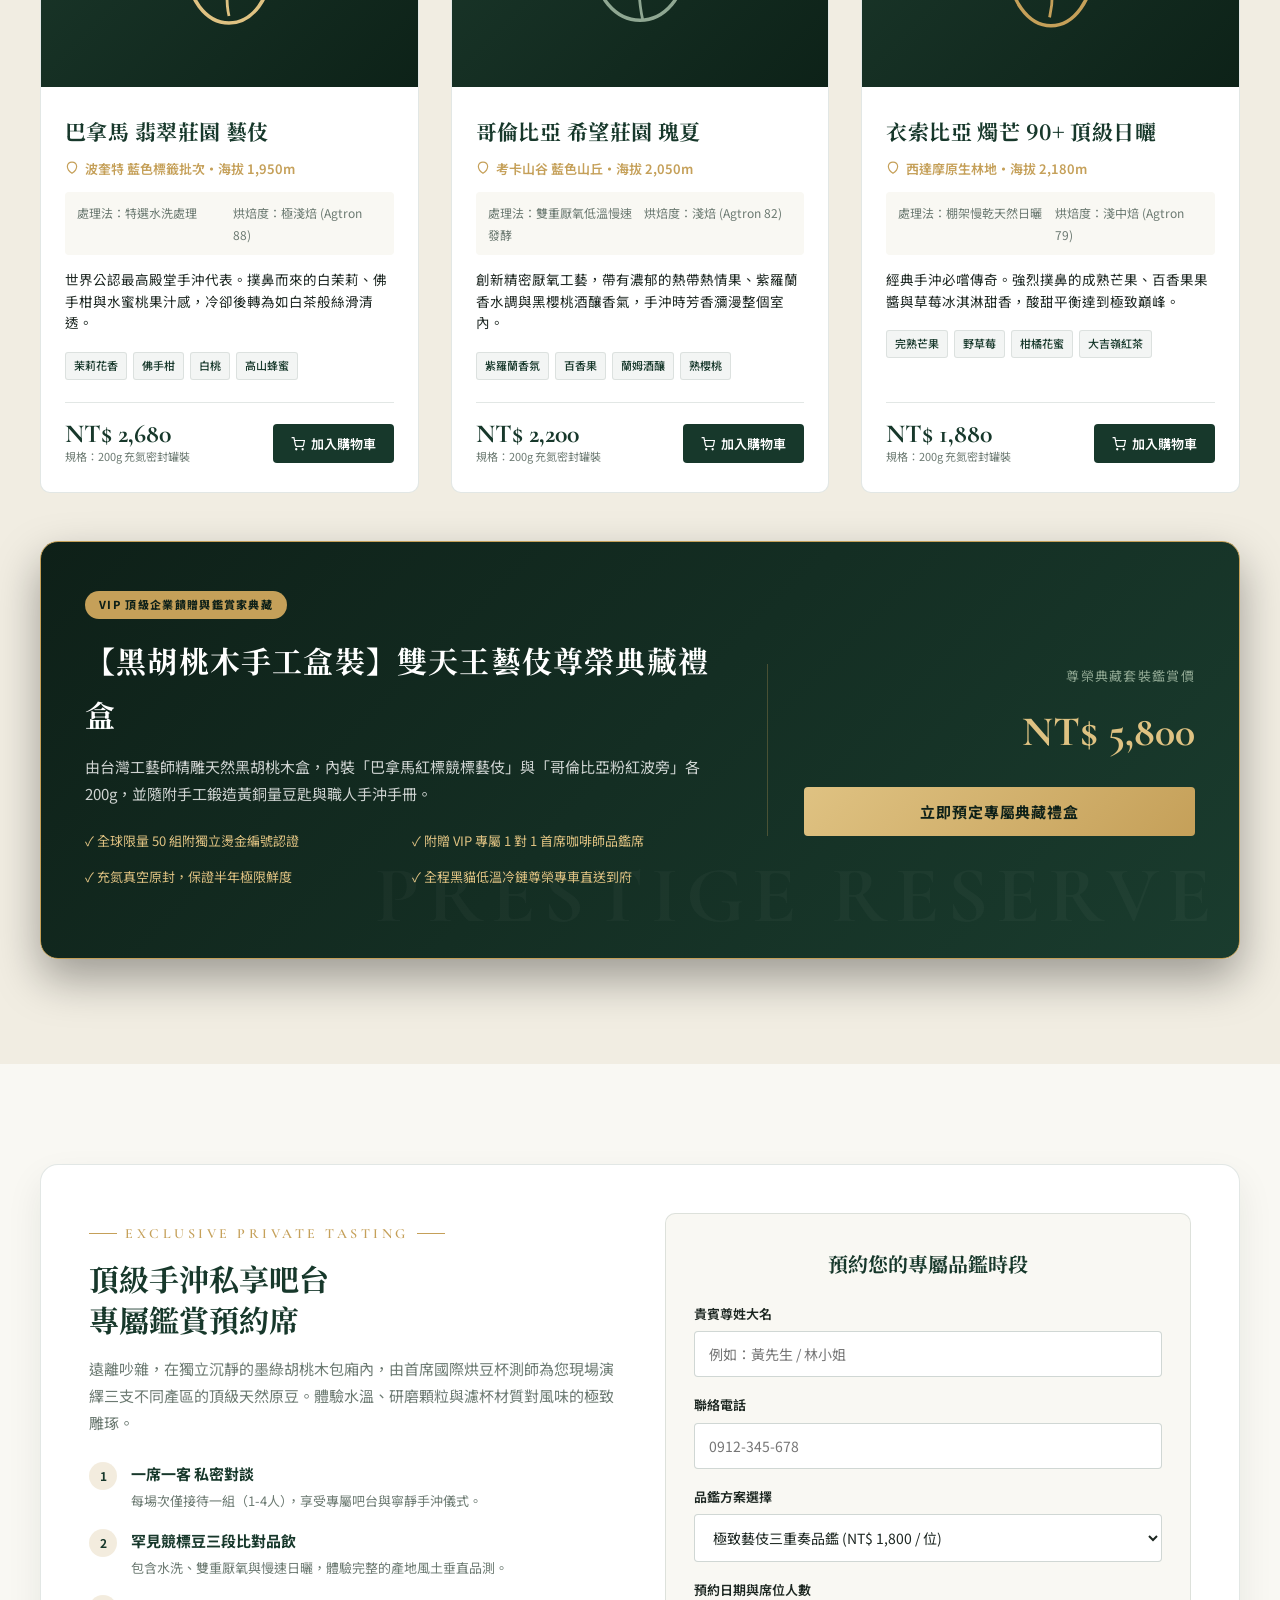
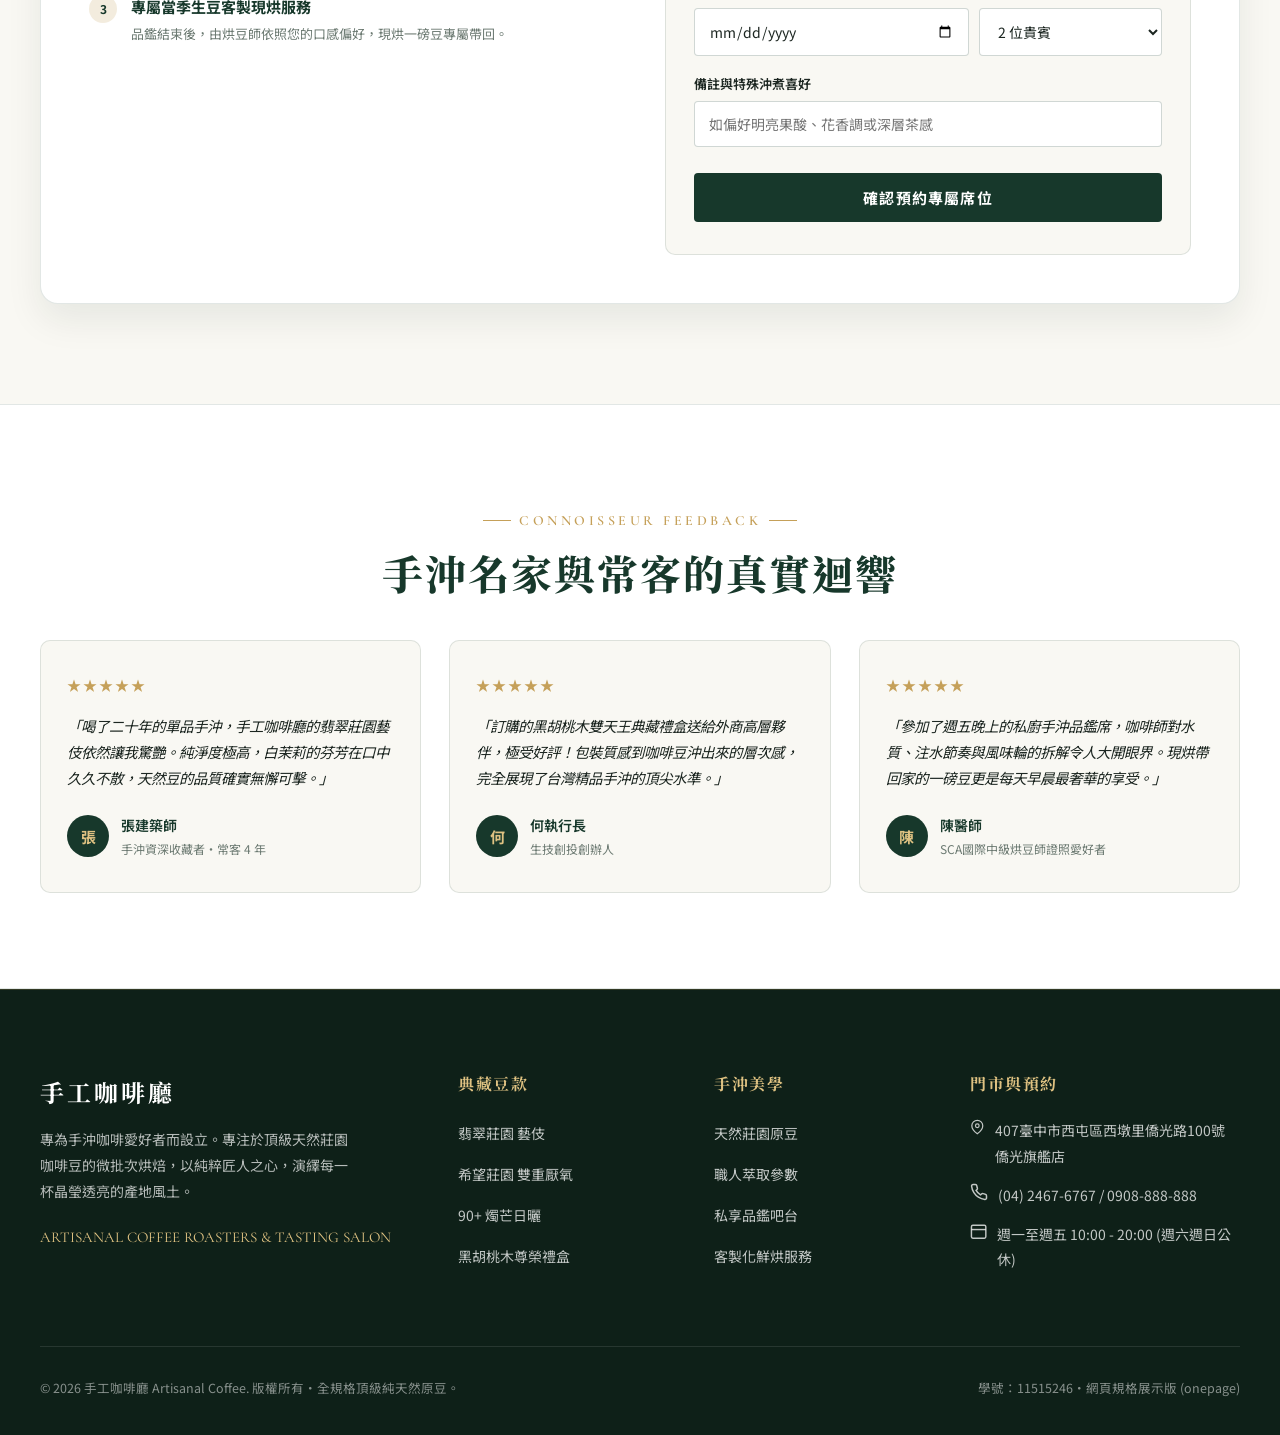
==== commit ee418704: "請依據目前開啟的內容為網頁規格，製作一個網頁index.html，並儲存於資料夾：WebPage_11515246/**onepage**/中" ====
--- a/onepage/index.html
+++ b/onepage/index.html
@@ -1,450 +1,2345 @@
-<!doctype html>
-<html lang="zh-Hant">
+<!DOCTYPE html>
+<html lang="zh-TW">
 <head>
   <meta charset="UTF-8">
   <meta name="viewport" content="width=device-width, initial-scale=1.0">
-  <meta name="description" content="藍天咖啡，為手沖咖啡愛好者挑選當季精品咖啡豆，讓每一杯都清澈、明亮、值得細品。">
-  <title>藍天咖啡｜讓風味，慢慢抵達</title>
+  <title>手工咖啡廳｜天然原豆・匠心手沖・頂級典藏</title>
+  <meta name="description" content="手工咖啡廳專為手沖咖啡鑑賞家打造。堅持100%高海拔天然單品莊園豆，匠人手工細緻萃取，提供頂級私享批次與尊榮品鑑禮盒。">
   <link rel="preconnect" href="https://fonts.googleapis.com">
   <link rel="preconnect" href="https://fonts.gstatic.com" crossorigin>
-  <link href="https://fonts.googleapis.com/css2?family=Noto+Sans+TC:wght@400;500;600;700&family=Noto+Serif+TC:wght@600;700;800;900&family=Playfair+Display:wght@600;700&display=swap" rel="stylesheet">
+  <link href="https://fonts.googleapis.com/css2?family=Cormorant+Garamond:ital,wght@0,500;0,600;0,700;1,400&family=Noto+Sans+TC:wght@300;400;500;600;700&family=Noto+Serif+TC:wght@400;600;700;900&display=swap" rel="stylesheet">
   <style>
     :root {
-      --navy: #062742;
-      --blue: #0c5b95;
-      --sky: #75c6e8;
-      --mist: #eaf5f7;
-      --cream: #fbfaf6;
-      --ink: #122534;
-      --muted: #607482;
-      --line: #d7e4e8;
-      --sand: #e5b66b;
-      --shadow: 0 18px 50px rgba(6, 39, 66, .13);
-    }
-
-    * { box-sizing: border-box; }
-    html { scroll-behavior: smooth; }
+      /* 核心色彩 - 墨綠色基調與奢華天然輔色 */
+      --color-moss-deep: #0e2018;      /* 最深墨綠底色 */
+      --color-moss-main: #17382b;      /* 經典墨綠色 */
+      --color-moss-surface: #1f4536;   /* 墨綠色卡片/高亮面 */
+      --color-moss-accent: #2e624e;    /* 墨綠延伸色 */
+      --color-sage: #8fa792;           /* 鼠尾草綠/淡墨綠 */
+      --color-gold: #c5a059;           /* 典藏黃金/香檳金色 */
+      --color-gold-light: #dfc282;     /* 亮金色 */
+      --color-cream-bg: #f9f8f3;       /* 天然米白紙感底色 */
+      --color-cream-card: #ffffff;     /* 卡片白色 */
+      --color-cream-soft: #f1ede2;     /* 溫潤燕麥色 */
+      --color-charcoal: #1c2621;       /* 深炭墨文字 */
+      --color-gray-subtle: #6c7a72;    /* 輔助灰綠文字 */
+      --color-line: rgba(23, 56, 43, 0.12); /* 細邊框線 */
+      --color-line-dark: rgba(197, 160, 89, 0.25);
+
+      --font-serif: "Noto Serif TC", "Cormorant Garamond", serif;
+      --font-sans: "Noto Sans TC", -apple-system, BlinkMacSystemFont, "Segoe UI", Roboto, sans-serif;
+      --font-en: "Cormorant Garamond", Georgia, serif;
+
+      --shadow-soft: 0 16px 36px rgba(14, 32, 24, 0.08);
+      --shadow-hover: 0 24px 50px rgba(14, 32, 24, 0.16);
+      --shadow-dark: 0 20px 45px rgba(0, 0, 0, 0.35);
+
+      --radius-sm: 4px;
+      --radius-md: 10px;
+      --radius-lg: 18px;
+      --transition: all 0.35s cubic-bezier(0.25, 1, 0.5, 1);
+    }
+
+    * {
+      box-sizing: border-box;
+      margin: 0;
+      padding: 0;
+    }
+
+    html {
+      scroll-behavior: smooth;
+    }
+
     body {
-      margin: 0;
-      color: var(--ink);
-      background: var(--cream);
-      font: 16px/1.7 "Noto Sans TC", sans-serif;
+      font-family: var(--font-sans);
+      background-color: var(--color-cream-bg);
+      color: var(--color-charcoal);
+      line-height: 1.8;
       -webkit-font-smoothing: antialiased;
-    }
-    a { color: inherit; text-decoration: none; }
-    button, input { font: inherit; }
-    button { cursor: pointer; }
-    .wrap { width: min(1120px, calc(100% - 48px)); margin: 0 auto; }
-    .eyebrow {
-      display: flex;
-      align-items: center;
+      overflow-x: hidden;
+    }
+
+    a {
+      color: inherit;
+      text-decoration: none;
+      transition: var(--transition);
+    }
+
+    button, input, select, textarea {
+      font-family: inherit;
+      border: none;
+      outline: none;
+    }
+
+    button {
+      cursor: pointer;
+    }
+
+    .container {
+      width: min(1200px, calc(100% - 48px));
+      margin: 0 auto;
+    }
+
+    /* 頂部通知欄 */
+    .top-bar {
+      background-color: var(--color-moss-deep);
+      color: var(--color-gold-light);
+      padding: 8px 0;
+      font-size: 13px;
+      letter-spacing: 0.12em;
+      border-bottom: 1px solid rgba(197, 160, 89, 0.2);
+    }
+    .top-bar-inner {
+      display: flex;
+      justify-content: space-between;
+      align-items: center;
+    }
+    .top-bar-contact {
+      display: flex;
+      gap: 20px;
+    }
+
+    /* 導覽列 */
+    header {
+      position: sticky;
+      top: 0;
+      z-index: 120;
+      background-color: rgba(23, 56, 43, 0.96);
+      backdrop-filter: blur(14px);
+      border-bottom: 1px solid rgba(197, 160, 89, 0.25);
+      transition: var(--transition);
+    }
+    .nav-container {
+      display: flex;
+      align-items: center;
+      justify-content: space-between;
+      height: 84px;
+    }
+    .brand-logo {
+      display: flex;
+      align-items: center;
+      gap: 14px;
+    }
+    .logo-icon {
+      width: 44px;
+      height: 44px;
+      border-radius: 50%;
+      border: 1px solid var(--color-gold);
+      display: flex;
+      align-items: center;
+      justify-content: center;
+      color: var(--color-gold);
+      background: radial-gradient(circle, rgba(197,160,89,0.18) 0%, rgba(14,32,24,0.4) 100%);
+    }
+    .brand-text h1 {
+      font-family: var(--font-serif);
+      font-size: 22px;
+      font-weight: 700;
+      letter-spacing: 0.18em;
+      color: #ffffff;
+      line-height: 1.1;
+    }
+    .brand-text span {
+      font-family: var(--font-en);
+      font-size: 11px;
+      letter-spacing: 0.24em;
+      color: var(--color-gold-light);
+      text-transform: uppercase;
+      display: block;
+      margin-top: 3px;
+    }
+    .nav-menu {
+      display: flex;
+      align-items: center;
+      gap: 32px;
+      list-style: none;
+    }
+    .nav-link {
+      font-size: 15px;
+      font-weight: 500;
+      letter-spacing: 0.08em;
+      color: rgba(255, 255, 255, 0.85);
+      position: relative;
+      padding: 6px 0;
+    }
+    .nav-link::after {
+      content: '';
+      position: absolute;
+      bottom: 0;
+      left: 0;
+      width: 0%;
+      height: 1px;
+      background-color: var(--color-gold);
+      transition: var(--transition);
+    }
+    .nav-link:hover {
+      color: var(--color-gold-light);
+    }
+    .nav-link:hover::after {
+      width: 100%;
+    }
+    .nav-actions {
+      display: flex;
+      align-items: center;
+      gap: 16px;
+    }
+    .cart-btn {
+      position: relative;
+      background: transparent;
+      color: var(--color-gold-light);
+      border: 1px solid rgba(197, 160, 89, 0.4);
+      border-radius: var(--radius-sm);
+      padding: 9px 18px;
+      display: flex;
+      align-items: center;
+      gap: 8px;
+      font-size: 14px;
+      letter-spacing: 0.06em;
+      transition: var(--transition);
+    }
+    .cart-btn:hover {
+      background: rgba(197, 160, 89, 0.15);
+      border-color: var(--color-gold);
+      color: #fff;
+    }
+    .cart-badge {
+      background-color: var(--color-gold);
+      color: var(--color-moss-deep);
+      font-size: 11px;
+      font-weight: 700;
+      border-radius: 10px;
+      padding: 1px 7px;
+    }
+    .btn-vip-tasting {
+      background: linear-gradient(135deg, #c5a059 0%, #aa843d 100%);
+      color: var(--color-moss-deep);
+      font-weight: 700;
+      font-size: 14px;
+      letter-spacing: 0.08em;
+      padding: 11px 22px;
+      border-radius: var(--radius-sm);
+      display: inline-flex;
+      align-items: center;
+      gap: 6px;
+      box-shadow: 0 4px 15px rgba(197, 160, 89, 0.3);
+      transition: var(--transition);
+    }
+    .btn-vip-tasting:hover {
+      transform: translateY(-2px);
+      box-shadow: 0 8px 22px rgba(197, 160, 89, 0.45);
+      background: linear-gradient(135deg, #dfc282 0%, #c5a059 100%);
+    }
+
+    /* 主視覺 Hero 區域 */
+    .hero {
+      position: relative;
+      background-color: var(--color-moss-deep);
+      color: #ffffff;
+      padding: 90px 0 110px;
+      overflow: hidden;
+      background-image: 
+        radial-gradient(circle at 80% 20%, rgba(46, 98, 78, 0.4) 0%, transparent 50%),
+        radial-gradient(circle at 15% 85%, rgba(197, 160, 89, 0.15) 0%, transparent 45%);
+    }
+    .hero::before {
+      content: '';
+      position: absolute;
+      top: -200px;
+      right: -150px;
+      width: 680px;
+      height: 680px;
+      border-radius: 50%;
+      border: 1px dashed rgba(197, 160, 89, 0.2);
+      pointer-events: none;
+    }
+    .hero::after {
+      content: '';
+      position: absolute;
+      bottom: -180px;
+      left: -120px;
+      width: 500px;
+      height: 500px;
+      border-radius: 50%;
+      border: 1px solid rgba(143, 167, 146, 0.1);
+      pointer-events: none;
+    }
+    .hero-grid {
+      display: grid;
+      grid-template-columns: 1.15fr 0.85fr;
+      gap: 50px;
+      align-items: center;
+      position: relative;
+      z-index: 2;
+    }
+    .hero-badge {
+      display: inline-flex;
+      align-items: center;
+      gap: 8px;
+      padding: 6px 16px;
+      background-color: rgba(197, 160, 89, 0.12);
+      border: 1px solid rgba(197, 160, 89, 0.35);
+      color: var(--color-gold-light);
+      border-radius: 30px;
+      font-size: 13px;
+      letter-spacing: 0.14em;
+      margin-bottom: 24px;
+      text-transform: uppercase;
+    }
+    .hero-title {
+      font-family: var(--font-serif);
+      font-size: clamp(38px, 4.6vw, 58px);
+      line-height: 1.25;
+      font-weight: 900;
+      letter-spacing: 0.06em;
+      margin-bottom: 22px;
+    }
+    .hero-title em {
+      color: var(--color-gold-light);
+      font-style: normal;
+      position: relative;
+    }
+    .hero-subtitle {
+      font-size: 17px;
+      color: rgba(255, 255, 255, 0.82);
+      line-height: 1.9;
+      max-width: 580px;
+      margin-bottom: 38px;
+      font-weight: 300;
+    }
+    .hero-buttons {
+      display: flex;
+      flex-wrap: wrap;
+      gap: 18px;
+      margin-bottom: 46px;
+    }
+    .btn-primary {
+      background: linear-gradient(135deg, var(--color-gold) 0%, #aa843d 100%);
+      color: var(--color-moss-deep);
+      font-weight: 700;
+      font-size: 16px;
+      letter-spacing: 0.08em;
+      padding: 15px 34px;
+      border-radius: var(--radius-sm);
+      display: inline-flex;
+      align-items: center;
+      gap: 10px;
+      transition: var(--transition);
+      box-shadow: 0 10px 28px rgba(14, 32, 24, 0.5);
+    }
+    .btn-primary:hover {
+      background: linear-gradient(135deg, #dfc282 0%, var(--color-gold) 100%);
+      transform: translateY(-3px);
+      box-shadow: 0 14px 34px rgba(197, 160, 89, 0.35);
+    }
+    .btn-secondary {
+      background-color: transparent;
+      color: #ffffff;
+      border: 1px solid rgba(255, 255, 255, 0.4);
+      font-weight: 500;
+      font-size: 16px;
+      letter-spacing: 0.08em;
+      padding: 15px 30px;
+      border-radius: var(--radius-sm);
+      display: inline-flex;
+      align-items: center;
+      gap: 10px;
+      transition: var(--transition);
+    }
+    .btn-secondary:hover {
+      border-color: var(--color-gold);
+      color: var(--color-gold-light);
+      background-color: rgba(197, 160, 89, 0.08);
+      transform: translateY(-3px);
+    }
+
+    /* 手沖參數數據條 */
+    .hero-stats {
+      display: grid;
+      grid-template-columns: repeat(3, 1fr);
+      gap: 24px;
+      border-top: 1px solid rgba(255, 255, 255, 0.12);
+      padding-top: 28px;
+      max-width: 580px;
+    }
+    .stat-item h4 {
+      font-family: var(--font-en);
+      font-size: 32px;
+      color: var(--color-gold-light);
+      font-weight: 700;
+      line-height: 1;
+      margin-bottom: 6px;
+    }
+    .stat-item p {
+      font-size: 12px;
+      color: var(--color-sage);
+      letter-spacing: 0.05em;
+    }
+
+    /* Hero 右側互動卡片與視覺 */
+    .hero-showcase {
+      position: relative;
+    }
+    .hero-card-main {
+      background: linear-gradient(160deg, #1f4536 0%, #153225 100%);
+      border: 1px solid rgba(197, 160, 89, 0.35);
+      border-radius: var(--radius-lg);
+      padding: 36px 32px;
+      box-shadow: var(--shadow-dark);
+      position: relative;
+      overflow: hidden;
+    }
+    .hero-card-tag {
+      position: absolute;
+      top: 20px;
+      right: 20px;
+      background: var(--color-gold);
+      color: var(--color-moss-deep);
+      font-weight: 700;
+      font-size: 11px;
+      padding: 4px 12px;
+      border-radius: 12px;
+      letter-spacing: 0.1em;
+    }
+    .drip-graphic {
+      width: 100%;
+      height: 220px;
+      display: flex;
+      align-items: center;
+      justify-content: center;
+      position: relative;
+      margin-bottom: 24px;
+      background: radial-gradient(circle, rgba(197,160,89,0.1) 0%, transparent 70%);
+    }
+    .card-coffee-title {
+      font-family: var(--font-serif);
+      font-size: 24px;
+      color: #ffffff;
+      margin-bottom: 8px;
+    }
+    .card-coffee-origin {
+      color: var(--color-gold-light);
+      font-size: 13px;
+      letter-spacing: 0.1em;
+      margin-bottom: 14px;
+      display: flex;
+      align-items: center;
+      gap: 6px;
+    }
+    .flavor-pills {
+      display: flex;
+      flex-wrap: wrap;
+      gap: 6px;
+      margin-bottom: 20px;
+    }
+    .pill {
+      background: rgba(255, 255, 255, 0.08);
+      border: 1px solid rgba(255, 255, 255, 0.15);
+      color: rgba(255, 255, 255, 0.85);
+      font-size: 12px;
+      padding: 3px 10px;
+      border-radius: 4px;
+    }
+    .card-price-action {
+      display: flex;
+      justify-content: space-between;
+      align-items: center;
+      padding-top: 18px;
+      border-top: 1px solid rgba(255, 255, 255, 0.12);
+    }
+    .card-price {
+      font-family: var(--font-en);
+      font-size: 28px;
+      color: var(--color-gold-light);
+      font-weight: 700;
+    }
+    .card-price span {
+      font-size: 14px;
+      color: rgba(255, 255, 255, 0.6);
+      font-family: var(--font-sans);
+      font-weight: 400;
+    }
+    .btn-card-add {
+      background-color: var(--color-gold);
+      color: var(--color-moss-deep);
+      font-weight: 700;
+      padding: 10px 20px;
+      border-radius: var(--radius-sm);
+      font-size: 13px;
+      letter-spacing: 0.05em;
+      transition: var(--transition);
+    }
+    .btn-card-add:hover {
+      background-color: #dfc282;
+      transform: translateY(-2px);
+    }
+
+    /* 浮動手沖規格指示卡 */
+    .float-spec-badge {
+      position: absolute;
+      bottom: -22px;
+      left: -20px;
+      background: #ffffff;
+      color: var(--color-charcoal);
+      padding: 14px 20px;
+      border-radius: var(--radius-md);
+      box-shadow: 0 16px 36px rgba(0, 0, 0, 0.28);
+      border-left: 4px solid var(--color-gold);
+      display: flex;
+      align-items: center;
+      gap: 14px;
+    }
+    .spec-icon {
+      width: 36px;
+      height: 36px;
+      border-radius: 50%;
+      background: var(--color-cream-soft);
+      display: flex;
+      align-items: center;
+      justify-content: center;
+      color: var(--color-moss-main);
+    }
+    .spec-text h5 {
+      font-size: 13px;
+      font-weight: 700;
+      color: var(--color-moss-main);
+    }
+    .spec-text p {
+      font-size: 11px;
+      color: var(--color-gray-subtle);
+    }
+
+    /* 共同 Section 標題 */
+    .section-header {
+      text-align: center;
+      max-width: 720px;
+      margin: 0 auto 56px;
+    }
+    .section-eyebrow {
+      display: inline-flex;
+      align-items: center;
+      gap: 8px;
+      font-family: var(--font-en);
+      color: var(--color-gold);
+      font-size: 14px;
+      font-weight: 600;
+      letter-spacing: 0.25em;
+      text-transform: uppercase;
+      margin-bottom: 12px;
+    }
+    .section-eyebrow::before,
+    .section-eyebrow::after {
+      content: '';
+      width: 28px;
+      height: 1px;
+      background-color: currentColor;
+    }
+    .section-title {
+      font-family: var(--font-serif);
+      font-size: clamp(28px, 3.2vw, 42px);
+      color: var(--color-moss-main);
+      font-weight: 800;
+      letter-spacing: 0.05em;
+      line-height: 1.35;
+      margin-bottom: 16px;
+    }
+    .section-desc {
+      color: var(--color-gray-subtle);
+      font-size: 16px;
+      line-height: 1.85;
+      font-weight: 400;
+    }
+
+    /* 區塊1: 天然咖啡豆哲學 (品牌風格) */
+    .natural-beans {
+      padding: 100px 0;
+      background-color: var(--color-cream-bg);
+      position: relative;
+    }
+    .beans-grid {
+      display: grid;
+      grid-template-columns: repeat(3, 1fr);
+      gap: 30px;
+    }
+    .bean-pillar {
+      background: var(--color-cream-card);
+      border: 1px solid var(--color-line);
+      border-radius: var(--radius-md);
+      padding: 40px 30px;
+      transition: var(--transition);
+      position: relative;
+    }
+    .bean-pillar:hover {
+      transform: translateY(-6px);
+      box-shadow: var(--shadow-hover);
+      border-color: var(--color-gold);
+    }
+    .pillar-icon {
+      width: 60px;
+      height: 60px;
+      border-radius: var(--radius-sm);
+      background-color: rgba(23, 56, 43, 0.06);
+      display: flex;
+      align-items: center;
+      justify-content: center;
+      color: var(--color-moss-main);
+      margin-bottom: 24px;
+      transition: var(--transition);
+    }
+    .bean-pillar:hover .pillar-icon {
+      background-color: var(--color-moss-main);
+      color: var(--color-gold-light);
+    }
+    .pillar-title {
+      font-family: var(--font-serif);
+      font-size: 20px;
+      font-weight: 700;
+      color: var(--color-moss-main);
+      margin-bottom: 12px;
+      letter-spacing: 0.04em;
+    }
+    .pillar-desc {
+      font-size: 14.5px;
+      color: var(--color-gray-subtle);
+      line-height: 1.75;
+      margin-bottom: 18px;
+    }
+    .pillar-list {
+      list-style: none;
+      border-top: 1px solid var(--color-line);
+      padding-top: 16px;
+    }
+    .pillar-list li {
+      font-size: 13px;
+      color: var(--color-charcoal);
+      display: flex;
+      align-items: center;
+      gap: 8px;
+      margin-bottom: 8px;
+    }
+    .pillar-list li::before {
+      content: '◆';
+      font-size: 8px;
+      color: var(--color-gold);
+    }
+
+    /* 區塊2: 手沖工藝美學 (用途：推廣手工咖啡 + 受眾：手沖愛好者) */
+    .craftsmanship {
+      padding: 105px 0;
+      background-color: var(--color-moss-main);
+      color: #ffffff;
+      position: relative;
+    }
+    .craft-layout {
+      display: grid;
+      grid-template-columns: 0.95fr 1.05fr;
+      gap: 60px;
+      align-items: center;
+    }
+    .craft-left h3 {
+      font-family: var(--font-serif);
+      font-size: 34px;
+      line-height: 1.35;
+      margin-bottom: 22px;
+      letter-spacing: 0.04em;
+    }
+    .craft-left h3 em {
+      color: var(--color-gold-light);
+      font-style: normal;
+    }
+    .craft-left p {
+      color: rgba(255, 255, 255, 0.8);
+      font-size: 15.5px;
+      line-height: 1.85;
+      margin-bottom: 30px;
+    }
+    .craft-steps {
+      display: flex;
+      flex-direction: column;
+      gap: 20px;
+    }
+    .step-item {
+      display: flex;
+      gap: 20px;
+      background: rgba(255, 255, 255, 0.04);
+      border: 1px solid rgba(255, 255, 255, 0.1);
+      padding: 20px;
+      border-radius: var(--radius-sm);
+      transition: var(--transition);
+    }
+    .step-item:hover {
+      background: rgba(255, 255, 255, 0.09);
+      border-color: var(--color-gold);
+    }
+    .step-num {
+      font-family: var(--font-en);
+      font-size: 26px;
+      font-weight: 700;
+      color: var(--color-gold);
+      min-width: 44px;
+      line-height: 1;
+    }
+    .step-content h4 {
+      font-size: 17px;
+      font-weight: 600;
+      margin-bottom: 6px;
+      color: #ffffff;
+    }
+    .step-content p {
+      font-size: 13.5px;
+      color: var(--color-sage);
+      margin-bottom: 0;
+      line-height: 1.6;
+    }
+    .craft-guide-card {
+      background: linear-gradient(145deg, #1f4536 0%, #11281e 100%);
+      border: 1px solid rgba(197, 160, 89, 0.4);
+      border-radius: var(--radius-lg);
+      padding: 38px 34px;
+      box-shadow: var(--shadow-dark);
+    }
+    .guide-title {
+      font-family: var(--font-serif);
+      font-size: 22px;
+      color: var(--color-gold-light);
+      margin-bottom: 22px;
+      display: flex;
+      align-items: center;
+      justify-content: space-between;
+    }
+    .guide-table {
+      width: 100%;
+      border-collapse: collapse;
+      font-size: 13.5px;
+    }
+    .guide-table th {
+      text-align: left;
+      padding: 12px 10px;
+      border-bottom: 1px solid rgba(197, 160, 89, 0.3);
+      color: var(--color-gold);
+      font-weight: 600;
+    }
+    .guide-table td {
+      padding: 14px 10px;
+      border-bottom: 1px solid rgba(255, 255, 255, 0.08);
+      color: rgba(255, 255, 255, 0.88);
+    }
+    .guide-table tr:hover td {
+      background-color: rgba(255, 255, 255, 0.03);
+    }
+
+    /* 區塊3: 頂級私享典藏豆單 (功能：吸引高消費客戶購買咖啡) */
+    .reserve-collection {
+      padding: 105px 0;
+      background-color: var(--color-cream-soft);
+      position: relative;
+    }
+    .filter-tabs {
+      display: flex;
+      justify-content: center;
       gap: 12px;
-      margin: 0 0 18px;
-      color: var(--blue);
+      margin-bottom: 42px;
+      flex-wrap: wrap;
+    }
+    .tab-btn {
+      padding: 10px 22px;
+      background: transparent;
+      border: 1px solid var(--color-line);
+      border-radius: 30px;
+      color: var(--color-charcoal);
+      font-size: 14px;
+      font-weight: 500;
+      letter-spacing: 0.04em;
+      transition: var(--transition);
+    }
+    .tab-btn.active, .tab-btn:hover {
+      background-color: var(--color-moss-main);
+      color: #ffffff;
+      border-color: var(--color-moss-main);
+    }
+    .coffee-grid {
+      display: grid;
+      grid-template-columns: repeat(3, 1fr);
+      gap: 32px;
+      margin-bottom: 48px;
+    }
+    .product-card {
+      background: var(--color-cream-card);
+      border: 1px solid var(--color-line);
+      border-radius: var(--radius-md);
+      overflow: hidden;
+      display: flex;
+      flex-direction: column;
+      transition: var(--transition);
+      position: relative;
+    }
+    .product-card:hover {
+      transform: translateY(-8px);
+      box-shadow: var(--shadow-hover);
+      border-color: var(--color-gold);
+    }
+    .product-badge {
+      position: absolute;
+      top: 16px;
+      left: 16px;
+      z-index: 2;
+      background: var(--color-moss-deep);
+      color: var(--color-gold-light);
       font-size: 11px;
       font-weight: 700;
-      letter-spacing: .18em;
-    }
-    .eyebrow::before { width: 28px; height: 1px; background: currentColor; content: ""; }
-    .section-title {
-      margin: 0;
-      font: 800 clamp(30px, 4vw, 46px)/1.28 "Noto Serif TC", serif;
-      letter-spacing: .045em;
-    }
-    .text-blue { color: var(--blue); }
-    .button, .outline-link {
+      letter-spacing: 0.08em;
+      padding: 4px 12px;
+      border-radius: 3px;
+      border: 1px solid rgba(197, 160, 89, 0.35);
+    }
+    .product-rarity {
+      position: absolute;
+      top: 16px;
+      right: 16px;
+      z-index: 2;
+      background: rgba(197, 160, 89, 0.15);
+      color: #8c6a28;
+      font-size: 11px;
+      font-weight: 700;
+      padding: 4px 10px;
+      border-radius: 12px;
+    }
+    .product-img-box {
+      height: 240px;
+      background: linear-gradient(135deg, #1b382b 0%, #0d2218 100%);
+      display: flex;
+      align-items: center;
+      justify-content: center;
+      position: relative;
+      overflow: hidden;
+    }
+    .product-img-box svg {
+      width: 140px;
+      height: 140px;
+      transition: var(--transition);
+    }
+    .product-card:hover .product-img-box svg {
+      transform: scale(1.08) rotate(-3deg);
+    }
+    .product-body {
+      padding: 26px 24px;
+      display: flex;
+      flex-direction: column;
+      flex-grow: 1;
+    }
+    .product-title {
+      font-family: var(--font-serif);
+      font-size: 21px;
+      font-weight: 700;
+      color: var(--color-moss-main);
+      margin-bottom: 6px;
+      letter-spacing: 0.02em;
+    }
+    .product-origin {
+      font-size: 13px;
+      color: var(--color-gold);
+      font-weight: 600;
+      margin-bottom: 12px;
+      display: flex;
+      align-items: center;
+      gap: 6px;
+    }
+    .product-meta {
+      display: grid;
+      grid-template-columns: 1fr 1fr;
+      gap: 8px;
+      font-size: 12px;
+      color: var(--color-gray-subtle);
+      background: var(--color-cream-bg);
+      padding: 10px 12px;
+      border-radius: var(--radius-sm);
+      margin-bottom: 14px;
+    }
+    .product-desc {
+      font-size: 13.5px;
+      color: var(--color-charcoal);
+      line-height: 1.6;
+      margin-bottom: 18px;
+    }
+    .product-cupping {
+      display: flex;
+      flex-wrap: wrap;
+      gap: 6px;
+      margin-bottom: 22px;
+    }
+    .cupping-tag {
+      background: rgba(23, 56, 43, 0.05);
+      border: 1px solid rgba(23, 56, 43, 0.1);
+      color: var(--color-moss-main);
+      font-size: 11px;
+      font-weight: 500;
+      padding: 3px 8px;
+      border-radius: 3px;
+    }
+    .product-footer {
+      margin-top: auto;
+      padding-top: 18px;
+      border-top: 1px solid var(--color-line);
+      display: flex;
+      justify-content: space-between;
+      align-items: center;
+    }
+    .product-price-box .price {
+      font-family: var(--font-en);
+      font-size: 26px;
+      font-weight: 700;
+      color: var(--color-moss-main);
+      line-height: 1;
+    }
+    .product-price-box .unit {
+      font-size: 11px;
+      color: var(--color-gray-subtle);
+    }
+    .btn-buy {
+      background-color: var(--color-moss-main);
+      color: #ffffff;
+      font-size: 13px;
+      font-weight: 600;
+      padding: 10px 18px;
+      border-radius: var(--radius-sm);
+      transition: var(--transition);
       display: inline-flex;
-      min-height: 50px;
+      align-items: center;
+      gap: 6px;
+    }
+    .btn-buy:hover {
+      background-color: var(--color-gold);
+      color: var(--color-moss-deep);
+    }
+
+    /* 頂級尊榮典藏禮盒特區 (高客單價 Banner) */
+    .luxury-banner {
+      background: linear-gradient(135deg, #0e2018 0%, #1a3c2e 100%);
+      border: 1px solid var(--color-gold);
+      border-radius: var(--radius-lg);
+      padding: 46px 44px;
+      color: #ffffff;
+      display: grid;
+      grid-template-columns: 1.2fr 0.8fr;
+      gap: 40px;
+      align-items: center;
+      box-shadow: var(--shadow-dark);
+      position: relative;
+      overflow: hidden;
+    }
+    .luxury-banner::before {
+      content: 'PRESTIGE RESERVE';
+      position: absolute;
+      right: 20px;
+      bottom: -10px;
+      font-family: var(--font-en);
+      font-size: 80px;
+      color: rgba(255, 255, 255, 0.03);
+      font-weight: 900;
+      pointer-events: none;
+      letter-spacing: 0.1em;
+    }
+    .luxury-tag {
+      background: var(--color-gold);
+      color: var(--color-moss-deep);
+      font-weight: 800;
+      font-size: 11px;
+      letter-spacing: 0.12em;
+      padding: 4px 14px;
+      border-radius: 20px;
+      display: inline-block;
+      margin-bottom: 14px;
+    }
+    .luxury-title {
+      font-family: var(--font-serif);
+      font-size: 30px;
+      font-weight: 700;
+      margin-bottom: 12px;
+      letter-spacing: 0.04em;
+    }
+    .luxury-desc {
+      color: rgba(255, 255, 255, 0.8);
+      font-size: 15px;
+      line-height: 1.8;
+      margin-bottom: 22px;
+    }
+    .luxury-features {
+      display: grid;
+      grid-template-columns: 1fr 1fr;
+      gap: 12px;
+      margin-bottom: 24px;
+      font-size: 13px;
+      color: var(--color-gold-light);
+    }
+    .luxury-price-side {
+      text-align: right;
+      border-left: 1px solid rgba(197, 160, 89, 0.3);
+      padding-left: 36px;
+    }
+    .luxury-price-label {
+      font-size: 13px;
+      color: var(--color-sage);
+      letter-spacing: 0.1em;
+      margin-bottom: 6px;
+    }
+    .luxury-price {
+      font-family: var(--font-en);
+      font-size: 42px;
+      color: var(--color-gold-light);
+      font-weight: 700;
+      margin-bottom: 18px;
+    }
+    .luxury-action-btn {
+      width: 100%;
+      background: linear-gradient(135deg, #dfc282 0%, #c5a059 100%);
+      color: var(--color-moss-deep);
+      font-weight: 700;
+      font-size: 15px;
+      letter-spacing: 0.06em;
+      padding: 14px 20px;
+      border-radius: var(--radius-sm);
+      transition: var(--transition);
+      display: inline-block;
+      text-align: center;
+    }
+    .luxury-action-btn:hover {
+      background: #ffffff;
+      transform: translateY(-2px);
+      box-shadow: 0 8px 24px rgba(255, 255, 255, 0.2);
+    }
+
+    /* 區塊4: 私廚手沖品鑑預約席 (VIP Experience) */
+    .vip-experience {
+      padding: 100px 0;
+      background-color: var(--color-cream-bg);
+    }
+    .vip-grid {
+      display: grid;
+      grid-template-columns: 1fr 1fr;
+      gap: 50px;
+      background: #ffffff;
+      border: 1px solid var(--color-line);
+      border-radius: var(--radius-lg);
+      padding: 48px;
+      box-shadow: var(--shadow-soft);
+    }
+    .vip-left h3 {
+      font-family: var(--font-serif);
+      font-size: 30px;
+      color: var(--color-moss-main);
+      margin-bottom: 16px;
+      line-height: 1.35;
+    }
+    .vip-left p {
+      color: var(--color-gray-subtle);
+      font-size: 15px;
+      line-height: 1.8;
+      margin-bottom: 24px;
+    }
+    .vip-perks {
+      list-style: none;
+      display: flex;
+      flex-direction: column;
+      gap: 14px;
+    }
+    .vip-perk-item {
+      display: flex;
+      align-items: flex-start;
+      gap: 14px;
+    }
+    .vip-perk-icon {
+      width: 28px;
+      height: 28px;
+      border-radius: 50%;
+      background-color: rgba(197, 160, 89, 0.2);
+      color: var(--color-moss-main);
+      display: flex;
       align-items: center;
       justify-content: center;
-      padding: 10px 23px;
-      border: 1px solid transparent;
-      border-radius: 2px;
+      font-size: 12px;
+      font-weight: 700;
+      flex-shrink: 0;
+      margin-top: 2px;
+    }
+    .vip-perk-text h5 {
+      font-size: 15px;
+      color: var(--color-moss-main);
+      margin-bottom: 2px;
+    }
+    .vip-perk-text p {
+      font-size: 13px;
+      margin-bottom: 0;
+    }
+    .booking-form {
+      background: var(--color-cream-bg);
+      border: 1px solid var(--color-line);
+      border-radius: var(--radius-md);
+      padding: 32px 28px;
+    }
+    .booking-form h4 {
+      font-family: var(--font-serif);
+      font-size: 20px;
+      color: var(--color-moss-main);
+      margin-bottom: 20px;
+      text-align: center;
+    }
+    .form-group {
+      margin-bottom: 16px;
+    }
+    .form-label {
+      display: block;
+      font-size: 13px;
+      font-weight: 600;
+      color: var(--color-charcoal);
+      margin-bottom: 6px;
+    }
+    .form-input, .form-select {
+      width: 100%;
+      padding: 12px 14px;
+      border: 1px solid rgba(23, 56, 43, 0.2);
+      background-color: #ffffff;
+      border-radius: var(--radius-sm);
       font-size: 14px;
-      font-weight: 700;
-      letter-spacing: .04em;
-      transition: transform .25s ease, background-color .25s ease, color .25s ease, border-color .25s ease;
-    }
-    .button:hover, .outline-link:hover { transform: translateY(-2px); }
-    .button--sand { color: var(--navy); background: var(--sand); }
-    .button--sand:hover { background: #f1cb8b; }
-    .button--dark { color: var(--navy); background: #fff; }
-    .outline-link { border-color: rgba(255,255,255,.72); color: #fff; }
-    .outline-link:hover { color: var(--navy); background: #fff; }
-    :focus-visible { outline: 3px solid var(--sky); outline-offset: 4px; }
-
-    /* Header & hero */
-    .site-header { position: absolute; z-index: 20; top: 0; left: 0; width: 100%; border-bottom: 1px solid rgba(255,255,255,.28); }
-    .nav { min-height: 78px; display: flex; align-items: center; justify-content: space-between; gap: 20px; }
-    .brand { display: inline-flex; align-items: center; gap: 11px; color: #fff; }
-    .brand-mark { width: 29px; height: 29px; display: grid; place-items: center; border: 1px solid var(--sky); border-radius: 50%; color: var(--sky); font: 700 16px/1 "Playfair Display", serif; }
-    .brand-copy { display: grid; line-height: 1.05; }
-    .brand-copy strong { font-size: 13px; letter-spacing: .08em; }
-    .brand-copy small { margin-top: 4px; font-size: 8px; letter-spacing: .18em; opacity: .7; }
-    .nav-links { display: flex; align-items: center; gap: clamp(16px, 2.4vw, 31px); }
-    .nav-links a { position: relative; color: #fff; font-size: 13px; font-weight: 500; white-space: nowrap; }
-    .nav-links a:not(.nav-cta)::after { position: absolute; right: 0; bottom: -5px; left: auto; width: 0; height: 1px; background: var(--sky); content: ""; transition: width .25s ease; }
-    .nav-links a:not(.nav-cta):hover::after { right: auto; left: 0; width: 100%; }
-    .nav-links .nav-cta { padding: 8px 13px; border: 1px solid rgba(255,255,255,.72); }
-    .nav-links .nav-cta:hover { color: var(--navy); background: #fff; }
-    .menu-toggle { display: none; width: 42px; height: 42px; border: 1px solid rgba(255,255,255,.7); color: #fff; background: transparent; font-size: 23px; line-height: 1; }
-
-    .hero { position: relative; min-height: 704px; overflow: hidden; color: #fff; background: var(--navy); isolation: isolate; }
-    .hero::before { position: absolute; z-index: -2; top: -320px; right: -210px; width: 810px; height: 810px; border-radius: 50%; background: radial-gradient(circle, rgba(117,198,232,.38), rgba(12,91,149,.18) 38%, transparent 69%); content: ""; }
-    .hero::after { position: absolute; z-index: -1; right: 12%; bottom: -430px; width: 780px; height: 780px; border: 1px solid rgba(117,198,232,.18); border-radius: 50%; box-shadow: 0 0 0 65px rgba(117,198,232,.035), 0 0 0 154px rgba(117,198,232,.025); content: ""; }
-    .hero-grid { min-height: 704px; display: grid; grid-template-columns: 1.02fr .98fr; gap: 45px; align-items: center; padding: 122px 0 72px; }
-    .hero-copy { position: relative; z-index: 2; }
-    .hero .eyebrow { color: var(--sky); }
-    .hero h1 { max-width: 650px; margin: 0 0 23px; font: 800 clamp(42px, 5.5vw, 68px)/1.22 "Noto Serif TC", serif; letter-spacing: .05em; }
-    .hero h1 span { color: var(--sky); }
-    .hero-lede { max-width: 500px; margin: 0; color: rgba(255,255,255,.79); font-size: 16px; }
-    .hero-actions { display: flex; flex-wrap: wrap; gap: 12px; margin-top: 31px; }
-    .hero-note { margin: 31px 0 0; color: rgba(255,255,255,.55); font: 600 11px/1.5 "Playfair Display", serif; letter-spacing: .16em; }
-    .scroll-cue { position: absolute; bottom: 35px; left: 0; display: flex; align-items: center; gap: 10px; color: rgba(255,255,255,.63); font-size: 10px; font-weight: 600; letter-spacing: .18em; }
-    .scroll-cue::before { width: 38px; height: 1px; background: var(--sky); content: ""; }
-
-    .hero-art { position: relative; align-self: stretch; min-height: 470px; overflow: hidden; }
-    .hero-art .sun { position: absolute; top: 52px; right: 54px; width: clamp(138px, 18vw, 200px); aspect-ratio: 1; border-radius: 50%; background: #b9e8f5; box-shadow: 0 0 0 27px rgba(117,198,232,.09), 0 0 0 59px rgba(117,198,232,.045); }
-    .mountain { position: absolute; right: -11%; bottom: 6px; width: 116%; height: 260px; transform: skewY(-9deg); transform-origin: right bottom; background: linear-gradient(146deg, transparent 0 27%, rgba(61,145,184,.36) 27.3% 48%, rgba(17,97,143,.77) 48.3%); clip-path: polygon(0 62%, 28% 20%, 44% 57%, 68% 4%, 100% 57%, 100% 100%, 0 100%); }
-    .mountain--back { right: 13%; bottom: 98px; width: 108%; height: 220px; opacity: .46; transform: skewY(-4deg); background: #2a81ae; clip-path: polygon(0 84%, 31% 30%, 45% 62%, 66% 9%, 100% 66%, 100% 100%, 0 100%); }
-    .horizon { position: absolute; right: -4%; bottom: 0; width: 116%; height: 112px; background: linear-gradient(90deg, rgba(7,45,75,.5), #0d5684); transform: skewY(-4deg); }
-    .coffee-vessel { position: absolute; z-index: 4; right: 18%; bottom: 36px; width: 192px; height: 274px; filter: drop-shadow(18px 22px 14px rgba(0,0,0,.22)); }
-    .vessel-neck { position: absolute; top: 0; left: 62px; width: 68px; height: 42px; border: 7px solid #b3e2ef; border-bottom: 0; border-radius: 50% 50% 0 0; background: rgba(6,39,66,.62); }
-    .vessel-body { position: absolute; top: 33px; left: 18px; width: 150px; height: 212px; border: 7px solid #b3e2ef; border-radius: 31% 31% 42% 42% / 12% 12% 37% 37%; background: linear-gradient(90deg, rgba(30,112,151,.9), rgba(5,35,60,.9) 45%, rgba(83,167,198,.8)); overflow: hidden; }
-    .vessel-body::before { position: absolute; top: 15px; left: 0; width: 100%; height: 5px; background: rgba(197,237,244,.8); box-shadow: 0 48px rgba(197,237,244,.25), 0 95px rgba(197,237,244,.18), 0 145px rgba(197,237,244,.13); content: ""; }
-    .vessel-body::after { position: absolute; top: 5px; left: 48%; width: 24px; height: 200px; border-radius: 50%; background: rgba(218,247,251,.17); content: ""; }
-    .vessel-handle { position: absolute; right: 0; bottom: 49px; width: 62px; height: 98px; border: 10px solid #a9dce9; border-left: 0; border-radius: 0 53px 53px 0; }
-    .art-label { position: absolute; z-index: 5; right: 0; bottom: 64px; display: grid; gap: 3px; color: rgba(255,255,255,.73); font-size: 11px; letter-spacing: .1em; text-align: right; }
-    .art-label strong { color: var(--sky); font: 700 22px/1 "Playfair Display", serif; }
-
-    /* Story */
-    .story { padding: 118px 0; background: #fff; }
-    .story-grid { display: grid; grid-template-columns: .9fr 1.1fr; gap: clamp(45px, 8vw, 105px); align-items: center; }
-    .story-visual { position: relative; min-height: 416px; }
-    .seal { position: absolute; top: 0; left: 0; width: 310px; height: 310px; display: grid; place-items: center; border: 1px solid #a8d2df; border-radius: 50%; color: var(--blue); background: radial-gradient(circle at 35% 30%, #fff 0, #eaf6f8 68%, #d9edf1 100%); }
-    .seal::before, .seal::after { position: absolute; border: 1px solid rgba(12,91,149,.25); border-radius: 50%; content: ""; }
-    .seal::before { inset: 17px; }
-    .seal::after { inset: 44px; border-style: dashed; }
-    .seal-inner { position: relative; z-index: 1; display: grid; gap: 7px; text-align: center; }
-    .seal-inner b { font: 700 42px/1 "Playfair Display", serif; }
-    .seal-inner span { font-size: 13px; font-weight: 700; letter-spacing: .1em; }
-    .seal-inner small { font: 600 9px/1.5 "Playfair Display", serif; letter-spacing: .15em; }
-    .blue-note { position: absolute; right: 0; bottom: 0; width: 235px; padding: 27px 28px; color: #fff; background: var(--navy); box-shadow: var(--shadow); }
-    .blue-note .eyebrow { margin-bottom: 9px; color: var(--sky); font-size: 9px; }
-    .blue-note p { margin: 0; font: 700 20px/1.55 "Noto Serif TC", serif; letter-spacing: .05em; }
-    .story-copy p { margin: 19px 0 0; color: var(--muted); }
-    .inline-link { display: inline-flex; align-items: center; gap: 8px; margin-top: 24px; padding-bottom: 5px; border-bottom: 1px solid var(--blue); color: var(--blue); font-weight: 700; }
-    .inline-link:hover { color: var(--navy); }
-
-    /* Coffee collection */
-    .coffee { padding: 111px 0 120px; background: var(--mist); }
-    .section-heading { display: flex; align-items: end; justify-content: space-between; gap: 40px; margin-bottom: 39px; }
-    .section-heading p { max-width: 370px; margin: 0; color: var(--muted); }
-    .coffee-grid { display: grid; grid-template-columns: repeat(3, 1fr); gap: 19px; }
-    .coffee-card { position: relative; min-height: 384px; display: flex; flex-direction: column; overflow: hidden; padding: 30px; color: #fff; background: var(--navy); box-shadow: var(--shadow); }
-    .coffee-card:nth-child(2) { background: #106396; }
-    .coffee-card:nth-child(3) { background: #164c68; }
-    .coffee-card::after { position: absolute; right: -90px; bottom: -90px; width: 260px; height: 260px; border: 1px solid rgba(255,255,255,.24); border-radius: 50%; box-shadow: 0 0 0 27px rgba(255,255,255,.045), 0 0 0 65px rgba(255,255,255,.025); content: ""; }
-    .card-top, .coffee-card h3, .flavour, .card-footer { position: relative; z-index: 1; }
-    .card-top { color: var(--sky); font: 700 12px/1.3 "Playfair Display", serif; letter-spacing: .12em; }
-    .origin { margin: 25px 0 8px; color: rgba(255,255,255,.69); font-size: 10px; font-weight: 700; letter-spacing: .15em; }
-    .coffee-card h3 { margin: 0; font: 700 26px/1.38 "Noto Serif TC", serif; letter-spacing: .04em; }
-    .flavour { margin: 15px 0 0; color: rgba(255,255,255,.73); font-size: 14px; }
-    .card-footer { display: flex; align-items: end; justify-content: space-between; gap: 14px; margin-top: auto; }
-    .price { font: 700 15px/1.3 "Playfair Display", serif; letter-spacing: .04em; }
-    .save-coffee { padding: 0 0 5px; border: 0; border-bottom: 1px solid rgba(255,255,255,.72); color: #fff; background: transparent; font-size: 13px; font-weight: 700; white-space: nowrap; transition: color .2s, border-color .2s; }
-    .save-coffee:hover { border-color: var(--sand); color: var(--sand); }
-
-    /* Brew */
-    .brew { padding: 118px 0; background: #fff; }
-    .brew-grid { display: grid; grid-template-columns: .93fr 1.07fr; gap: clamp(42px, 8vw, 90px); align-items: center; }
-    .brew-art { position: relative; height: 414px; overflow: hidden; background: linear-gradient(136deg, #e3f4f7 0 48%, #f8fcfc 48% 100%); }
-    .brew-art::before { position: absolute; top: 37px; left: 35px; width: 68px; height: 41px; border-top: 1px solid #6cb4ce; border-bottom: 1px solid #6cb4ce; content: ""; }
-    .brew-art::after { position: absolute; top: 57px; left: 35px; width: 43px; border-top: 1px solid #6cb4ce; content: ""; }
-    .water-rings { position: absolute; top: 67px; left: 50%; width: 245px; height: 245px; border: 1px solid rgba(12,91,149,.27); border-radius: 50%; transform: translateX(-50%); box-shadow: 0 0 0 30px rgba(117,198,232,.12), 0 0 0 74px rgba(117,198,232,.065); }
-    .water-rings::before { position: absolute; top: 18px; left: 50%; width: 1px; height: 58px; background: #6bb8d1; content: ""; transform: translateX(-50%); }
-    .dripper { position: absolute; z-index: 2; top: 134px; left: 50%; width: 147px; height: 151px; border: 7px solid var(--blue); border-top: 0; background: linear-gradient(130deg, rgba(255,255,255,.85), rgba(117,198,232,.25)); clip-path: polygon(0 0, 100% 0, 74% 100%, 26% 100%); transform: translateX(-50%); }
-    .dripper::after { position: absolute; right: 32px; bottom: 19px; left: 32px; height: 33px; border-top: 2px solid rgba(12,91,149,.55); border-bottom: 2px solid rgba(12,91,149,.35); content: ""; }
-    .carafe { position: absolute; z-index: 1; bottom: 56px; left: 50%; width: 139px; height: 106px; border: 6px solid var(--blue); border-radius: 16px 16px 45% 45%; background: rgba(117,198,232,.23); transform: translateX(-50%); }
-    .carafe::before { position: absolute; top: -28px; left: 29px; width: 70px; height: 28px; border: 6px solid var(--blue); border-bottom: 0; border-radius: 50% 50% 0 0; content: ""; }
-    .brew-caption { position: absolute; right: 24px; bottom: 19px; color: var(--blue); text-align: right; }
-    .brew-caption span { display: block; font: 700 11px/1.5 "Playfair Display", serif; letter-spacing: .12em; }
-    .brew-caption strong { font: 700 24px/1.1 "Playfair Display", serif; }
-    .brew-copy > p { margin: 18px 0 25px; color: var(--muted); }
-    .brew-steps { border-top: 1px solid var(--line); }
-    .brew-step { display: grid; grid-template-columns: 52px 1fr; gap: 15px; padding: 18px 0; border-bottom: 1px solid var(--line); }
-    .step-number { color: var(--blue); font: 700 24px/1 "Playfair Display", serif; }
-    .brew-step h3 { margin: 0; font: 700 16px/1.5 "Noto Serif TC", serif; }
-    .brew-step p { margin: 4px 0 0; color: var(--muted); font-size: 14px; }
-
-    /* Subscribe and footer */
-    .visit { position: relative; overflow: hidden; padding: 108px 0 113px; color: #fff; text-align: center; background: var(--navy); }
-    .visit::before, .visit::after { position: absolute; width: 390px; height: 390px; border: 1px solid rgba(117,198,232,.17); border-radius: 50%; content: ""; }
-    .visit::before { top: -245px; left: -153px; box-shadow: 0 0 0 45px rgba(117,198,232,.035); }
-    .visit::after { right: -170px; bottom: -260px; box-shadow: 0 0 0 50px rgba(117,198,232,.035); }
-    .visit .wrap { position: relative; z-index: 1; max-width: 715px; }
-    .visit .eyebrow { justify-content: center; color: var(--sky); }
-    .visit h2 { margin: 0; font: 800 clamp(30px, 4vw, 46px)/1.3 "Noto Serif TC", serif; letter-spacing: .045em; }
-    .visit p { max-width: 510px; margin: 19px auto 29px; color: rgba(255,255,255,.72); }
-    .subscribe-form { display: flex; min-height: 58px; border: 1px solid rgba(255,255,255,.62); }
-    .subscribe-form input { min-width: 0; flex: 1; padding: 0 18px; border: 0; color: #fff; outline: none; background: transparent; }
-    .subscribe-form input::placeholder { color: rgba(255,255,255,.56); }
-    .subscribe-form button { padding: 0 23px; border: 0; color: var(--navy); background: var(--sand); font-size: 14px; font-weight: 700; white-space: nowrap; transition: background .2s; }
-    .subscribe-form button:hover { background: #f1cb8b; }
-    .site-footer { padding: 66px 0 23px; color: rgba(255,255,255,.68); background: #031c31; }
-    .footer-grid { display: grid; grid-template-columns: 1.45fr .8fr 1fr; gap: 55px; padding-bottom: 48px; }
-    .footer-brand .brand { margin-bottom: 16px; }
-    .footer-brand p { max-width: 330px; margin: 0; font-size: 14px; }
-    .footer-title { margin: 0 0 14px; color: var(--sky); font-size: 11px; font-weight: 700; letter-spacing: .18em; }
-    .footer-links { display: grid; gap: 8px; font-size: 14px; }
-    .footer-links a:hover { color: var(--sky); }
-    .footer-links address { font-style: normal; }
-    .footer-bottom { display: flex; justify-content: space-between; gap: 20px; padding-top: 20px; border-top: 1px solid rgba(255,255,255,.17); color: rgba(255,255,255,.44); font: 600 10px/1.5 "Playfair Display", serif; letter-spacing: .1em; }
-
-    .toast { position: fixed; z-index: 50; right: 22px; bottom: 22px; max-width: min(370px, calc(100vw - 44px)); padding: 14px 18px; border-left: 3px solid var(--sand); color: #fff; background: var(--navy); box-shadow: var(--shadow); font-size: 14px; opacity: 0; pointer-events: none; transform: translateY(12px); transition: opacity .25s ease, transform .25s ease; }
-    .toast.show { opacity: 1; transform: translateY(0); }
-    .reveal { opacity: 0; transform: translateY(18px); transition: opacity .65s ease, transform .65s ease; }
-    .reveal.visible { opacity: 1; transform: translateY(0); }
-
-    @media (max-width: 820px) {
-      .menu-toggle { display: grid; place-items: center; }
-      .nav { position: relative; }
-      .nav-links { position: absolute; top: 78px; right: -24px; left: -24px; max-height: 0; display: grid; gap: 0; overflow: hidden; background: #05233c; transition: max-height .35s ease; }
-      .nav-links.open { max-height: 300px; border-top: 1px solid rgba(255,255,255,.16); }
-      .nav-links a { display: block; padding: 13px 24px; }
-      .nav-links .nav-cta { margin: 5px 24px 15px; padding: 10px 13px; text-align: center; }
-      .hero { min-height: 710px; }
-      .hero-grid { min-height: 710px; grid-template-columns: 1fr; gap: 0; padding: 118px 0 43px; }
-      .hero-art { min-height: 276px; margin-top: -9px; }
-      .hero-art .sun { top: 19px; right: 20%; width: 130px; }
-      .mountain { height: 180px; }
-      .mountain--back { bottom: 69px; height: 150px; }
-      .coffee-vessel { right: 17%; bottom: -12px; transform: scale(.72); transform-origin: bottom right; }
-      .art-label { display: none; }
-      .scroll-cue { display: none; }
-      .story-grid, .brew-grid { grid-template-columns: 1fr; }
-      .story-visual { max-width: 525px; width: 100%; min-height: 400px; }
-      .coffee-grid { grid-template-columns: repeat(2, 1fr); }
-      .coffee-card:nth-child(3) { grid-column: span 2; }
-      .footer-grid { grid-template-columns: 1fr 1fr; }
-      .footer-brand { grid-column: 1 / -1; }
-    }
-    @media (max-width: 560px) {
-      .wrap { width: calc(100% - 34px); }
-      .nav-links { right: -17px; left: -17px; }
-      .hero { min-height: 680px; }
-      .hero-grid { min-height: 680px; padding-top: 106px; }
-      .hero h1 { font-size: 40px; }
-      .hero-lede { font-size: 14px; }
-      .hero-actions { gap: 9px; margin-top: 24px; }
-      .hero-actions .button, .hero-actions .outline-link { min-height: 46px; padding: 8px 15px; font-size: 13px; }
-      .hero-note { margin-top: 21px; }
-      .hero-art { min-height: 219px; }
-      .hero-art .sun { width: 92px; }
-      .coffee-vessel { right: 5%; bottom: -48px; transform: scale(.57); }
-      .story, .coffee, .brew { padding: 76px 0; }
-      .seal { width: 245px; height: 245px; }
-      .seal-inner b { font-size: 35px; }
-      .story-visual { min-height: 347px; }
-      .blue-note { width: 185px; padding: 20px; }
-      .blue-note p { font-size: 16px; }
-      .section-heading { display: block; margin-bottom: 28px; }
-      .section-heading p { margin-top: 14px; font-size: 14px; }
-      .coffee-grid { grid-template-columns: 1fr; }
-      .coffee-card, .coffee-card:nth-child(3) { min-height: 330px; grid-column: auto; }
-      .coffee-card { padding: 25px; }
-      .brew-art { height: 310px; }
-      .water-rings { top: 45px; width: 178px; height: 178px; box-shadow: 0 0 0 23px rgba(117,198,232,.12), 0 0 0 53px rgba(117,198,232,.065); }
-      .dripper { top: 95px; transform: translateX(-50%) scale(.75); }
-      .carafe { bottom: 37px; transform: translateX(-50%) scale(.75); }
-      .visit { padding: 76px 0; }
-      .subscribe-form { display: grid; gap: 0; border: 0; }
-      .subscribe-form input { min-height: 54px; border: 1px solid rgba(255,255,255,.62); }
-      .subscribe-form button { min-height: 54px; margin-top: 10px; }
-      .footer-grid { grid-template-columns: 1fr; gap: 33px; }
-      .footer-brand { grid-column: auto; }
-      .footer-bottom { display: grid; gap: 8px; }
-    }
-    @media (prefers-reduced-motion: reduce) {
-      html { scroll-behavior: auto; }
-      *, *::before, *::after { transition-duration: .01ms !important; animation-duration: .01ms !important; animation-iteration-count: 1 !important; }
-      .reveal { opacity: 1; transform: none; }
+      color: var(--color-charcoal);
+      transition: var(--transition);
+    }
+    .form-input:focus, .form-select:focus {
+      border-color: var(--color-moss-main);
+      box-shadow: 0 0 0 3px rgba(23, 56, 43, 0.1);
+    }
+    .btn-submit-booking {
+      width: 100%;
+      background-color: var(--color-moss-main);
+      color: #ffffff;
+      font-weight: 700;
+      font-size: 15px;
+      letter-spacing: 0.08em;
+      padding: 14px;
+      border-radius: var(--radius-sm);
+      margin-top: 10px;
+      transition: var(--transition);
+    }
+    .btn-submit-booking:hover {
+      background-color: var(--color-gold);
+      color: var(--color-moss-deep);
+    }
+
+    /* 鑑賞家評價 */
+    .reviews {
+      padding: 95px 0;
+      background-color: var(--color-cream-card);
+      border-top: 1px solid var(--color-line);
+      border-bottom: 1px solid var(--color-line);
+    }
+    .reviews-grid {
+      display: grid;
+      grid-template-columns: repeat(3, 1fr);
+      gap: 28px;
+    }
+    .review-card {
+      background: var(--color-cream-bg);
+      border: 1px solid var(--color-line);
+      border-radius: var(--radius-md);
+      padding: 32px 26px;
+      display: flex;
+      flex-direction: column;
+    }
+    .review-stars {
+      color: var(--color-gold);
+      font-size: 14px;
+      margin-bottom: 14px;
+      letter-spacing: 2px;
+    }
+    .review-text {
+      font-size: 14.5px;
+      line-height: 1.8;
+      color: var(--color-charcoal);
+      margin-bottom: 22px;
+      font-style: italic;
+    }
+    .review-author {
+      margin-top: auto;
+      display: flex;
+      align-items: center;
+      gap: 12px;
+    }
+    .author-avatar {
+      width: 42px;
+      height: 42px;
+      border-radius: 50%;
+      background-color: var(--color-moss-main);
+      color: var(--color-gold-light);
+      display: flex;
+      align-items: center;
+      justify-content: center;
+      font-weight: 700;
+      font-size: 15px;
+    }
+    .author-info h5 {
+      font-size: 14px;
+      font-weight: 600;
+      color: var(--color-moss-main);
+    }
+    .author-info p {
+      font-size: 12px;
+      color: var(--color-gray-subtle);
+    }
+
+    /* 頁尾 Footer */
+    footer {
+      background-color: var(--color-moss-deep);
+      color: rgba(255, 255, 255, 0.8);
+      padding: 80px 0 35px;
+      border-top: 1px solid rgba(197, 160, 89, 0.2);
+    }
+    .footer-grid {
+      display: grid;
+      grid-template-columns: 1.4fr 0.8fr 0.8fr 1fr;
+      gap: 40px;
+      margin-bottom: 60px;
+    }
+    .footer-about h3 {
+      font-family: var(--font-serif);
+      font-size: 24px;
+      color: #ffffff;
+      margin-bottom: 14px;
+      letter-spacing: 0.12em;
+    }
+    .footer-about p {
+      font-size: 14px;
+      line-height: 1.85;
+      color: rgba(255, 255, 255, 0.7);
+      margin-bottom: 20px;
+      max-width: 320px;
+    }
+    .footer-col h4 {
+      font-family: var(--font-serif);
+      font-size: 16px;
+      color: var(--color-gold-light);
+      letter-spacing: 0.1em;
+      margin-bottom: 20px;
+    }
+    .footer-links {
+      list-style: none;
+      display: flex;
+      flex-direction: column;
+      gap: 12px;
+    }
+    .footer-links a {
+      font-size: 14px;
+      color: rgba(255, 255, 255, 0.75);
+    }
+    .footer-links a:hover {
+      color: var(--color-gold-light);
+      padding-left: 4px;
+    }
+    .footer-contact-item {
+      display: flex;
+      align-items: flex-start;
+      gap: 10px;
+      font-size: 14px;
+      margin-bottom: 14px;
+      color: rgba(255, 255, 255, 0.75);
+    }
+    .footer-bottom {
+      border-top: 1px solid rgba(255, 255, 255, 0.1);
+      padding-top: 30px;
+      display: flex;
+      justify-content: space-between;
+      align-items: center;
+      font-size: 12.5px;
+      color: rgba(255, 255, 255, 0.5);
+    }
+
+    /* 購物車抽屜側欄 (Drawer) */
+    .cart-drawer-backdrop {
+      position: fixed;
+      inset: 0;
+      background: rgba(0, 0, 0, 0.65);
+      z-index: 998;
+      opacity: 0;
+      visibility: hidden;
+      transition: var(--transition);
+      backdrop-filter: blur(4px);
+    }
+    .cart-drawer-backdrop.active {
+      opacity: 1;
+      visibility: visible;
+    }
+    .cart-drawer {
+      position: fixed;
+      top: 0;
+      right: -450px;
+      width: min(440px, 100%);
+      height: 100%;
+      background: var(--color-cream-card);
+      z-index: 999;
+      box-shadow: -10px 0 40px rgba(0, 0, 0, 0.35);
+      display: flex;
+      flex-direction: column;
+      transition: right 0.4s cubic-bezier(0.25, 1, 0.5, 1);
+    }
+    .cart-drawer.active {
+      right: 0;
+    }
+    .drawer-header {
+      padding: 24px 28px;
+      background: var(--color-moss-main);
+      color: #ffffff;
+      display: flex;
+      justify-content: space-between;
+      align-items: center;
+      border-bottom: 1px solid rgba(197, 160, 89, 0.3);
+    }
+    .drawer-header h3 {
+      font-family: var(--font-serif);
+      font-size: 20px;
+      letter-spacing: 0.08em;
+      color: var(--color-gold-light);
+    }
+    .drawer-close {
+      background: transparent;
+      color: #ffffff;
+      font-size: 24px;
+      line-height: 1;
+      opacity: 0.8;
+      transition: var(--transition);
+    }
+    .drawer-close:hover {
+      opacity: 1;
+      transform: rotate(90deg);
+    }
+    .drawer-body {
+      padding: 24px 28px;
+      overflow-y: auto;
+      flex-grow: 1;
+    }
+    .cart-item {
+      display: flex;
+      justify-content: space-between;
+      align-items: center;
+      padding: 16px 0;
+      border-bottom: 1px solid var(--color-line);
+    }
+    .cart-item-info h5 {
+      font-size: 15px;
+      color: var(--color-moss-main);
+      font-weight: 600;
+      margin-bottom: 4px;
+    }
+    .cart-item-info p {
+      font-size: 13px;
+      color: var(--color-gray-subtle);
+    }
+    .cart-item-qty {
+      display: flex;
+      align-items: center;
+      gap: 10px;
+      margin-top: 6px;
+    }
+    .qty-btn {
+      width: 24px;
+      height: 24px;
+      background: var(--color-cream-soft);
+      border-radius: 3px;
+      display: flex;
+      align-items: center;
+      justify-content: center;
+      font-weight: 700;
+      color: var(--color-charcoal);
+    }
+    .cart-item-price {
+      font-family: var(--font-en);
+      font-size: 18px;
+      font-weight: 700;
+      color: var(--color-moss-main);
+    }
+    .drawer-footer {
+      padding: 24px 28px;
+      background: var(--color-cream-bg);
+      border-top: 1px solid var(--color-line);
+    }
+    .drawer-total {
+      display: flex;
+      justify-content: space-between;
+      align-items: center;
+      margin-bottom: 18px;
+      font-size: 16px;
+      font-weight: 600;
+      color: var(--color-charcoal);
+    }
+    .drawer-total-amount {
+      font-family: var(--font-en);
+      font-size: 28px;
+      font-weight: 700;
+      color: var(--color-moss-main);
+    }
+    .btn-checkout {
+      width: 100%;
+      background: linear-gradient(135deg, var(--color-moss-main) 0%, #0d2218 100%);
+      color: var(--color-gold-light);
+      font-weight: 700;
+      font-size: 16px;
+      letter-spacing: 0.08em;
+      padding: 16px;
+      border-radius: var(--radius-sm);
+      display: flex;
+      align-items: center;
+      justify-content: center;
+      gap: 8px;
+      border: 1px solid rgba(197, 160, 89, 0.4);
+      transition: var(--transition);
+    }
+    .btn-checkout:hover {
+      background: var(--color-gold);
+      color: var(--color-moss-deep);
+      border-color: var(--color-gold);
+    }
+
+    /* 彈跳通知 Toast */
+    .toast {
+      position: fixed;
+      bottom: 30px;
+      right: 30px;
+      background: var(--color-moss-deep);
+      color: #ffffff;
+      border: 1px solid var(--color-gold);
+      padding: 16px 24px;
+      border-radius: var(--radius-sm);
+      box-shadow: var(--shadow-dark);
+      z-index: 1000;
+      display: flex;
+      align-items: center;
+      gap: 12px;
+      transform: translateY(100px);
+      opacity: 0;
+      visibility: hidden;
+      transition: var(--transition);
+    }
+    .toast.show {
+      transform: translateY(0);
+      opacity: 1;
+      visibility: visible;
+    }
+    .toast-icon {
+      color: var(--color-gold);
+      font-size: 20px;
+    }
+
+    /* 響應式佈局設定 (Mobile / Tablet) */
+    @media (max-width: 992px) {
+      .hero-grid {
+        grid-template-columns: 1fr;
+        gap: 40px;
+      }
+      .hero-showcase {
+        max-width: 520px;
+        margin: 0 auto;
+      }
+      .beans-grid, .coffee-grid, .reviews-grid {
+        grid-template-columns: 1fr 1fr;
+      }
+      .craft-layout, .luxury-banner, .vip-grid {
+        grid-template-columns: 1fr;
+      }
+      .luxury-price-side {
+        text-align: left;
+        border-left: none;
+        border-top: 1px solid rgba(197, 160, 89, 0.3);
+        padding-left: 0;
+        padding-top: 24px;
+      }
+      .footer-grid {
+        grid-template-columns: 1fr 1fr;
+      }
+    }
+
+    @media (max-width: 768px) {
+      .top-bar {
+        display: none;
+      }
+      .nav-menu {
+        display: none;
+      }
+      .beans-grid, .coffee-grid, .reviews-grid {
+        grid-template-columns: 1fr;
+      }
+      .footer-grid {
+        grid-template-columns: 1fr;
+      }
+      .vip-grid {
+        padding: 24px;
+      }
+      .luxury-banner {
+        padding: 30px 24px;
+      }
+      .luxury-features {
+        grid-template-columns: 1fr;
+      }
+      .hero-stats {
+        grid-template-columns: repeat(3, 1fr);
+        gap: 12px;
+      }
+      .stat-item h4 {
+        font-size: 24px;
+      }
+      .footer-bottom {
+        flex-direction: column;
+        gap: 12px;
+        text-align: center;
+      }
     }
   </style>
 </head>
 <body>
-  <header class="site-header" id="top">
-    <nav class="nav wrap" aria-label="主要導覽">
-      <a class="brand" href="#top" aria-label="回到藍天咖啡首頁">
-        <span class="brand-mark" aria-hidden="true">B</span>
-        <span class="brand-copy"><strong>藍天咖啡</strong><small>BLUE SKY COFFEE</small></span>
+
+  <!-- 頂部通知與服務電話 -->
+  <div class="top-bar">
+    <div class="container top-bar-inner">
+      <div>✦ 頂級手沖咖啡賞味季・全系列天然單品豆滿額享產地直送冷凍冷鏈宅配</div>
+      <div class="top-bar-contact">
+        <span>VIP 預約專線：(04) 2467-6767</span>
+        <span>服務時間：週一至週五 10:00 - 20:00</span>
+      </div>
+    </div>
+  </div>
+
+  <!-- 導覽列 (z-index: 120, blur(14px)) -->
+  <header>
+    <div class="container nav-container">
+      <a href="#" class="brand-logo">
+        <div class="logo-icon">
+          <!-- 圓形金線純天然咖啡豆幾何圖騰 SVG -->
+          <svg width="24" height="24" viewBox="0 0 24 24" fill="none" stroke="currentColor" stroke-width="1.8">
+            <path d="M12 2C6.48 2 2 6.48 2 12s4.48 10 10 10 10-4.48 10-10S17.52 2 12 2z"/>
+            <path d="M12 2c3.5 4 4.5 9 1 14-2.5 3.5-5 4-7 4"/>
+          </svg>
+        </div>
+        <div class="brand-text">
+          <h1>手工咖啡廳</h1>
+          <span>Artisanal Coffee</span>
+        </div>
       </a>
-      <button class="menu-toggle" type="button" aria-controls="navLinks" aria-expanded="false" aria-label="開啟導覽選單">☰</button>
-      <div class="nav-links" id="navLinks">
-        <a href="#story">我們的故事</a>
-        <a href="#coffee">本季選豆</a>
-        <a href="#brew">沖煮日常</a>
-        <a class="nav-cta" href="#visit">訂閱風味通信</a>
+
+      <ul class="nav-menu">
+        <li><a href="#about" class="nav-link">天然豆源</a></li>
+        <li><a href="#craft" class="nav-link">手沖工藝</a></li>
+        <li><a href="#collection" class="nav-link">尊榮豆單</a></li>
+        <li><a href="#luxury" class="nav-link">典藏禮盒</a></li>
+        <li><a href="#vip" class="nav-link">私享品鑑席</a></li>
+      </ul>
+
+      <div class="nav-actions">
+        <button class="cart-btn" id="openCartBtn">
+          <svg width="18" height="18" viewBox="0 0 24 24" fill="none" stroke="currentColor" stroke-width="2">
+            <path d="M6 2L3 6v14a2 2 0 0 0 2 2h14a2 2 0 0 0 2-2V6l-3-4z"/>
+            <line x1="3" y1="6" x2="21" y2="6"/>
+            <path d="M16 10a4 4 0 0 1-8 0"/>
+          </svg>
+          品鑑袋
+          <span class="cart-badge" id="cartCount">2</span>
+        </button>
+        <a href="#vip" class="btn-vip-tasting">
+          <span>預約席位</span>
+          <svg width="14" height="14" viewBox="0 0 24 24" fill="none" stroke="currentColor" stroke-width="2.5">
+            <polyline points="9 18 15 12 9 6"/>
+          </svg>
+        </a>
       </div>
-    </nav>
+    </div>
   </header>
 
-  <main>
-    <section class="hero" aria-labelledby="heroTitle">
-      <div class="wrap hero-grid">
-        <div class="hero-copy">
-          <p class="eyebrow">HAND BREWED · SLOWLY ROASTED</p>
-          <h1 id="heroTitle">讓風味，在<span>藍天</span>下慢慢抵達。</h1>
-          <p class="hero-lede">藍天咖啡為喜歡手沖的您，挑選值得細品的單一產區咖啡豆。從第一縷花香，到最後一口回甘，每一杯都有屬於自己的晴朗天氣。</p>
-          <div class="hero-actions">
-            <a class="button button--sand" href="#coffee">探索本季咖啡豆 →</a>
-            <a class="outline-link" href="#story">認識藍天</a>
-          </div>
-          <p class="hero-note">TAIPEI · TAIWAN · EST. 2025</p>
-          <span class="scroll-cue">SCROLL TO DISCOVER</span>
-        </div>
-        <div class="hero-art" aria-hidden="true">
-          <div class="sun"></div>
-          <div class="mountain mountain--back"></div>
-          <div class="mountain"></div>
-          <div class="horizon"></div>
-          <div class="coffee-vessel"><div class="vessel-neck"></div><div class="vessel-body"></div><div class="vessel-handle"></div></div>
-          <div class="art-label"><strong>92°C</strong><span>理想水溫</span><span>細細喚醒香氣</span></div>
+  <!-- 主視覺 Hero -->
+  <section class="hero">
+    <div class="container hero-grid">
+      <div class="hero-content">
+        <div class="hero-badge">
+          <span>100% 高海拔純天然莊園極品豆</span>
+        </div>
+        <h2 class="hero-title">
+          時間沉澱的純粹，<br>
+          為<em>手沖鑑賞家</em>而生
+        </h2>
+        <p class="hero-subtitle">
+          在手工咖啡廳，每一滴咖啡都是對風土與匠心的敬畏。嚴選全球頂級微批次天然莊園生豆，堅持淺中度手工精準烘焙，讓每一支手沖單品在晶瑩濾杯中完整甦醒。
+        </p>
+        <div class="hero-buttons">
+          <a href="#collection" class="btn-primary">
+            <span>探索頂級天然豆單</span>
+            <svg width="18" height="18" viewBox="0 0 24 24" fill="none" stroke="currentColor" stroke-width="2">
+              <line x1="5" y1="12" x2="19" y2="12"></line>
+              <polyline points="12 5 19 12 12 19"></polyline>
+            </svg>
+          </a>
+          <a href="#craft" class="btn-secondary">
+            <span>了解純手工工藝</span>
+          </a>
+        </div>
+        <div class="hero-stats">
+          <div class="stat-item">
+            <h4>2,200m</h4>
+            <p>平均產地海拔高度</p>
+          </div>
+          <div class="stat-item">
+            <h4>90+</h4>
+            <p>SCA國際杯測極上卓越</p>
+          </div>
+          <div class="stat-item">
+            <h4>1:15</h4>
+            <p>匠人極致黃金萃取比</p>
+          </div>
         </div>
       </div>
-    </section>
-
-    <section class="story" id="story" aria-labelledby="storyTitle">
-      <div class="wrap story-grid">
-        <div class="story-visual reveal" aria-hidden="true">
-          <div class="seal"><div class="seal-inner"><b>B</b><span>慢一點，更清楚。</span><small>LET THE FLAVOUR SPEAK</small></div></div>
-          <aside class="blue-note"><p class="eyebrow">BLUE SKY NOTE</p><p>一杯好咖啡，從來不是匆忙完成的事。</p></aside>
-        </div>
-        <div class="story-copy reveal">
-          <p class="eyebrow">OUR PHILOSOPHY</p>
-          <h2 class="section-title" id="storyTitle">在一杯之間，看見產地的<span class="text-blue">晴朗</span>。</h2>
-          <p>我們相信，精品咖啡的美好不該被複雜掩蓋。以小批次烘焙留住豆子的個性，再用穩定、誠實的手沖，讓風土與時間在杯中變得清晰。</p>
-          <p>給懂得放慢腳步的人，也給每一個想重新認識咖啡的人。</p>
-          <a class="inline-link" href="#brew">看看我們如何沖煮 <span aria-hidden="true">→</span></a>
+
+      <!-- 右側主角卡片展示 -->
+      <div class="hero-showcase">
+        <div class="hero-card-main">
+          <span class="hero-card-tag">本季首選私藏批次</span>
+          <div class="drip-graphic">
+            <!-- 手沖壺與濾杯意象圖 SVG -->
+            <svg viewBox="0 0 200 200" fill="none" xmlns="http://www.w3.org/2000/svg">
+              <ellipse cx="100" cy="50" rx="45" ry="12" stroke="#c5a059" stroke-width="2"/>
+              <path d="M55 50L85 110H115L145 50" stroke="#c5a059" stroke-width="2"/>
+              <ellipse cx="100" cy="110" rx="15" ry="5" stroke="#c5a059" stroke-width="1.5"/>
+              <path d="M100 115V135" stroke="#dfc282" stroke-width="2" stroke-dasharray="3 3"/>
+              <circle cx="100" cy="142" r="3.5" fill="#dfc282"/>
+              <path d="M78 155C78 145 88 140 100 140C112 140 122 145 122 155V180H78V155Z" stroke="#8fa792" stroke-width="2"/>
+              <path d="M122 160C132 160 135 168 135 172C135 176 130 178 122 178" stroke="#8fa792" stroke-width="1.8"/>
+            </svg>
+          </div>
+          <h3 class="card-coffee-title">巴拿馬 翡翠莊園 藝伎</h3>
+          <div class="card-coffee-origin">
+            <span>BOQUETE, PANAMA・雙重水洗・特等批次</span>
+          </div>
+          <div class="flavor-pills">
+            <span class="pill">白茉莉花香</span>
+            <span class="pill">佛手柑</span>
+            <span class="pill">高山蜂蜜</span>
+            <span class="pill">蜜桃餘韻</span>
+          </div>
+          <div class="card-price-action">
+            <div class="card-price">NT$ 2,680 <span>/ 200g</span></div>
+            <button class="btn-card-add" onclick="addToCart('巴拿馬 翡翠莊園 藝伎', 2680)">典藏選購</button>
+          </div>
+        </div>
+
+        <div class="float-spec-badge">
+          <div class="spec-icon">
+            <svg width="20" height="20" viewBox="0 0 24 24" fill="none" stroke="currentColor" stroke-width="2">
+              <path d="M12 2v20M17 5H9.5a3.5 3.5 0 0 0 0 7h5a3.5 3.5 0 0 1 0 7H6"/>
+            </svg>
+          </div>
+          <div class="spec-text">
+            <h5>手沖職人 92°C 溫控沖煮</h5>
+            <p>三段式精準注水，極限綻放純淨果酸</p>
+          </div>
         </div>
       </div>
-    </section>
-
-    <section class="coffee" id="coffee" aria-labelledby="coffeeTitle">
-      <div class="wrap">
-        <div class="section-heading reveal">
-          <div><p class="eyebrow">SEASONAL SELECTION</p><h2 class="section-title" id="coffeeTitle">今天，想喝哪一片<span class="text-blue">藍天</span>？</h2></div>
-          <p>三款當季單品，為不同的晨光、午後與靜夜而選。</p>
-        </div>
-        <div class="coffee-grid">
-          <article class="coffee-card reveal">
-            <div class="card-top">01 / BRIGHT</div><p class="origin">ETHIOPIA · YIRGACHEFFE</p><h3>衣索比亞・耶加雪菲</h3><p class="flavour">白花、佛手柑、蜂蜜</p>
-            <div class="card-footer"><span class="price">NT$ 520 / 200g</span><button class="save-coffee" type="button" data-coffee="衣索比亞・耶加雪菲">加入收藏 ＋</button></div>
-          </article>
-          <article class="coffee-card reveal">
-            <div class="card-top">02 / JUICY</div><p class="origin">KENYA · KIRINYAGA</p><h3>肯亞・祈安布</h3><p class="flavour">黑醋栗、洛神、葡萄柚</p>
-            <div class="card-footer"><span class="price">NT$ 580 / 200g</span><button class="save-coffee" type="button" data-coffee="肯亞・祈安布">加入收藏 ＋</button></div>
-          </article>
-          <article class="coffee-card reveal">
-            <div class="card-top">03 / ROUND</div><p class="origin">COLOMBIA · HUILA</p><h3>哥倫比亞・慧蘭</h3><p class="flavour">黃桃、焦糖、可可尾韻</p>
-            <div class="card-footer"><span class="price">NT$ 460 / 200g</span><button class="save-coffee" type="button" data-coffee="哥倫比亞・慧蘭">加入收藏 ＋</button></div>
-          </article>
-        </div>
+    </div>
+  </section>
+
+  <!-- 區塊1: 天然咖啡豆哲學 (品牌風格：天然咖啡豆) -->
+  <section class="natural-beans" id="about">
+    <div class="container">
+      <div class="section-header">
+        <span class="section-eyebrow">NATURAL COFFEE BEANS</span>
+        <h2 class="section-title">回歸大自然恩賜的純粹風土</h2>
+        <p class="section-desc">
+          我們深信，極品咖啡來自於土地與微氣候的天然孕育。手工咖啡廳全品項堅持採用零人工化學修飾的頂級天然莊園生豆，以最嚴謹的人工逐粒手選，保留最純淨的產地原生風貌。
+        </p>
       </div>
-    </section>
-
-    <section class="brew" id="brew" aria-labelledby="brewTitle">
-      <div class="wrap brew-grid">
-        <div class="brew-art reveal" aria-hidden="true"><div class="water-rings"></div><div class="dripper"></div><div class="carafe"></div><div class="brew-caption"><span>V60 / 15G : 240ML</span><strong>2'45''</strong></div></div>
-        <div class="brew-copy reveal">
-          <p class="eyebrow">A QUIET RITUAL</p>
-          <h2 class="section-title" id="brewTitle">把時間交給水，讓咖啡說<span class="text-blue">自己的話</span>。</h2>
-          <p>不需要繁複儀式，只要三個安靜的步驟。每一個參數，都是為了讓你更靠近豆子原本的樣子。</p>
-          <div class="brew-steps">
-            <div class="brew-step"><span class="step-number">01</span><div><h3>研磨，先聞見期待</h3><p>15g 中細研磨，讓香氣從指尖開始展開。</p></div></div>
-            <div class="brew-step"><span class="step-number">02</span><div><h3>悶蒸，等待第一個呼吸</h3><p>以 92°C 熱水浸潤 30 秒，喚醒甜感與層次。</p></div></div>
-            <div class="brew-step"><span class="step-number">03</span><div><h3>注水，保持自己的節奏</h3><p>穩定畫圈，讓 240ml 的清澈在 2 分 45 秒完成。</p></div></div>
-          </div>
+
+      <div class="beans-grid">
+        <div class="bean-pillar">
+          <div class="pillar-icon">
+            <svg width="28" height="28" viewBox="0 0 24 24" fill="none" stroke="currentColor" stroke-width="2">
+              <path d="M12 2L2 7l10 5 10-5-10-5zM2 17l10 5 10-5M2 12l10 5 10-5"/>
+            </svg>
+          </div>
+          <h3 class="pillar-title">超高海拔火山微型莊園</h3>
+          <p class="pillar-desc">
+            生長於海拔1,800至2,300公尺火山黑土，日夜劇烈溫差促使咖啡果實緩慢緊實生長，凝聚出無與倫比的高密度風味與甜度。
+          </p>
+          <ul class="pillar-list">
+            <li>雲霧林遮蔭自然慢熟栽植</li>
+            <li>有機礦物火山土壤富育</li>
+            <li>嚴格產地直接公平貿易 Direct Trade</li>
+          </ul>
+        </div>
+
+        <div class="bean-pillar">
+          <div class="pillar-icon">
+            <svg width="28" height="28" viewBox="0 0 24 24" fill="none" stroke="currentColor" stroke-width="2">
+              <circle cx="12" cy="12" r="10"/>
+              <path d="M12 8v4l3 3"/>
+            </svg>
+          </div>
+          <h3 class="pillar-title">全手工三道嚴選剔除瑕疵</h3>
+          <p class="pillar-desc">
+            採收期全由經驗豐富的採摘者只採摘糖度達22度以上的全紅成熟櫻桃，進口前後進行三次手工剔除蟲蛀與未熟豆，確保零雜味。
+          </p>
+          <ul class="pillar-list">
+            <li>採摘前折光儀甜度檢測</li>
+            <li>生豆紫外線雙重光譜校驗</li>
+            <li>熟豆杯測前最後一道手工目視複檢</li>
+          </ul>
+        </div>
+
+        <div class="bean-pillar">
+          <div class="pillar-icon">
+            <svg width="28" height="28" viewBox="0 0 24 24" fill="none" stroke="currentColor" stroke-width="2">
+              <path d="M12 3v18M3 12h18M6.3 6.3l11.4 11.4M6.3 17.7L17.7 6.3"/>
+            </svg>
+          </div>
+          <h3 class="pillar-title">極淺小批次定制烘焙</h3>
+          <p class="pillar-desc">
+            不使用重度烘焙掩蓋瑕疵，採用德國精品烘豆機搭配智能溫控曲線，僅烘透核心保留產地花香、明亮果酸與多層次的優雅茶感。
+          </p>
+          <ul class="pillar-list">
+            <li>小批量 1.5kg 精細烘焙批次</li>
+            <li>每鍋皆附專屬烘焙烘度色值記錄</li>
+            <li>烘焙後黃金72小時熟成黃金期</li>
+          </ul>
         </div>
       </div>
-    </section>
-
-    <section class="visit" id="visit" aria-labelledby="visitTitle">
-      <div class="wrap reveal">
-        <p class="eyebrow">THE BLUE SKY LETTER</p>
-        <h2 id="visitTitle">把下一杯好咖啡，寄到你的日常裡。</h2>
-        <p>每月一封風味通信，分享新豆、沖煮靈感與只給會員的小小驚喜。</p>
-        <form class="subscribe-form" id="subscribeForm">
-          <input type="email" aria-label="電子郵件地址" placeholder="your@email.com" required>
-          <button type="submit">訂閱風味通信</button>
-        </form>
+    </div>
+  </section>
+
+  <!-- 區塊2: 手沖工藝美學 (用途：推廣手工咖啡 + 受眾：手沖愛好者) -->
+  <section class="craftsmanship" id="craft">
+    <div class="container craft-layout">
+      <div class="craft-left">
+        <span class="section-eyebrow" style="color: var(--color-gold-light);">POUR-OVER RITUAL</span>
+        <h3>慢即是極致，<br>為<em>手沖愛好者</em>設計的感官儀式</h3>
+        <p>
+          不同於義式濃縮的機械高壓，手沖咖啡是水、重力、濾紙與時間的優雅對話。我們將多年萃取實驗數據標準化，分享給每一位追求層次感的咖啡知音。
+        </p>
+
+        <div class="craft-steps">
+          <div class="step-item">
+            <div class="step-num">01</div>
+            <div class="step-content">
+              <h4>黃金水質與恆溫 92°C</h4>
+              <p>選用總溶解固體 (TDS) 75-90 ppm 之天然礦泉軟水，於91.5°C至92.5°C區間進行悶蒸，保護脆弱的花香芳香脂。</p>
+            </div>
+          </div>
+          <div class="step-item">
+            <div class="step-num">02</div>
+            <div class="step-content">
+              <h4>40秒深層甦醒悶蒸 (Bloom)</h4>
+              <p>注入咖啡粉重2.5倍水量的熱水，讓新鮮烘焙的新鮮二氧化碳均勻排出，使水流充分浸潤每一顆研磨咖啡微粒。</p>
+            </div>
+          </div>
+          <div class="step-item">
+            <div class="step-num">03</div>
+            <div class="step-content">
+              <h4>同心圓中心緩注萃取</h4>
+              <p>以穩健的細水流由內而外做順時針旋轉，維持穩定粉層高度，精確控制萃取率落在 19.5% - 20.8% 的絕佳平衡區。</p>
+            </div>
+          </div>
+        </div>
       </div>
-    </section>
-  </main>
-
-  <footer class="site-footer">
-    <div class="wrap footer-grid">
-      <div class="footer-brand"><a class="brand" href="#top" aria-label="回到藍天咖啡首頁"><span class="brand-mark" aria-hidden="true">B</span><span class="brand-copy"><strong>藍天咖啡</strong><small>BLUE SKY COFFEE</small></span></a><p>為喜愛手沖咖啡的你，留下 一段慢慢品味、微微放晴的時間。</p></div>
-      <div><p class="footer-title">網站主題</p><div class="footer-links"><a href="#story">我們的故事</a><a href="#coffee">本季選豆</a><a href="#brew">沖煮日常</a></div></div>
-      <div><p class="footer-title">聯絡我們</p><div class="footer-links"><a href="mailto:hello@bluesky.coffee">hello@bluesky.coffee</a><address>台中市西屯區僑光路 100 號</address><span>每日 10:00 — 19:00</span></div></div>
+
+      <!-- 右側手沖參數對照指南 -->
+      <div class="craft-guide-card">
+        <div class="guide-title">
+          <span>職人手沖萃取參數指南</span>
+          <span style="font-size: 13px; color: var(--color-sage); font-family: var(--font-sans);">手沖玩家專用</span>
+        </div>
+        <table class="guide-table">
+          <thead>
+            <tr>
+              <th>項目</th>
+              <th>推薦參數</th>
+              <th>風味表現目標</th>
+            </tr>
+          </thead>
+          <tbody>
+            <tr>
+              <td>咖啡粉量</td>
+              <td>16.0 克</td>
+              <td>單人份純淨品飲</td>
+            </tr>
+            <tr>
+              <td>研磨刻度</td>
+              <td>小富士 3.8 / 中粗研磨</td>
+              <td>如海鹽粗細，保留顆粒感</td>
+            </tr>
+            <tr>
+              <td>注水總重</td>
+              <td>240 毫升 (粉水比 1:15)</td>
+              <td>清澈透亮、乾淨度極致</td>
+            </tr>
+            <tr>
+              <td>萃取水溫</td>
+              <td>91.5 - 92.5 °C</td>
+              <td>明亮柑橘酸甜、果汁感飽滿</td>
+            </tr>
+            <tr>
+              <td>萃取時間</td>
+              <td>2分15秒 - 2分30秒</td>
+              <td>尾韻綿長，避免後段木質雜味</td>
+            </tr>
+            <tr>
+              <td>推薦濾杯</td>
+              <td>三洋梯形 / Hario V60 01</td>
+              <td>錐型水流集中，甜感更加突出</td>
+            </tr>
+          </tbody>
+        </table>
+        <div style="margin-top: 24px; padding-top: 16px; border-top: 1px dashed rgba(197, 160, 89, 0.3); font-size: 12.5px; color: var(--color-gold-light);">
+          ✦ 凡購買手工咖啡廳單品豆，包裹內均隨附該批次專屬的「烘豆師手沖指南小卡」。
+        </div>
+      </div>
     </div>
-    <div class="wrap footer-bottom"><span>© 2025 BLUE SKY COFFEE. ALL RIGHTS RESERVED.</span><span>BREW SLOW · LIVE BRIGHT</span></div>
+  </section>
+
+  <!-- 區塊3: 頂級私享典藏豆單 (功能：吸引高消費客戶購買咖啡) -->
+  <section class="reserve-collection" id="collection">
+    <div class="container">
+      <div class="section-header">
+        <span class="section-eyebrow">PRIVATE RESERVE COFFEE</span>
+        <h2 class="section-title">頂級私享批次・手沖名品豆單</h2>
+        <p class="section-desc">
+          產量稀少、競標評分90分以上的高階微批次。專為追求極致風味的咖啡藏家嚴選，每款皆以真空避光頂級密封袋包裝，確保開袋如初摘。
+        </p>
+      </div>
+
+      <div class="filter-tabs">
+        <button class="tab-btn active">全部珍稀批次</button>
+        <button class="tab-btn">藝伎競標級 (Geisha)</button>
+        <button class="tab-btn">厭氧慢速發酵 (Anaerobic)</button>
+        <button class="tab-btn">經典百年莊園 (Heritage)</button>
+      </div>
+
+      <div class="coffee-grid">
+        <!-- 產品 1: 巴拿馬 翡翠莊園 藝伎 -->
+        <div class="product-card">
+          <span class="product-badge">競標批次</span>
+          <span class="product-rarity">限定 30 包</span>
+          <div class="product-img-box">
+            <svg viewBox="0 0 100 100" fill="none">
+              <ellipse cx="50" cy="50" rx="30" ry="40" stroke="#dfc282" stroke-width="2.5"/>
+              <path d="M50 15C55 35 45 65 50 85" stroke="#dfc282" stroke-width="2"/>
+            </svg>
+          </div>
+          <div class="product-body">
+            <h3 class="product-title">巴拿馬 翡翠莊園 藝伎</h3>
+            <div class="product-origin">
+              <svg width="14" height="14" viewBox="0 0 24 24" fill="none" stroke="currentColor" stroke-width="2"><path d="M12 21s-8-4.5-8-11.8A8 8 0 0 1 12 2a8 8 0 0 1 8 7.2c0 7.3-8 11.8-8 11.8z"/></svg>
+              <span>波奎特 藍色標籤批次・海拔 1,950m</span>
+            </div>
+            <div class="product-meta">
+              <span>處理法：特選水洗處理</span>
+              <span>烘焙度：極淺焙 (Agtron 88)</span>
+            </div>
+            <p class="product-desc">
+              世界公認最高殿堂手沖代表。撲鼻而來的白茉莉、佛手柑與水蜜桃果汁感，冷卻後轉為如白茶般絲滑清透。
+            </p>
+            <div class="product-cupping">
+              <span class="cupping-tag">茉莉花香</span>
+              <span class="cupping-tag">佛手柑</span>
+              <span class="cupping-tag">白桃</span>
+              <span class="cupping-tag">高山蜂蜜</span>
+            </div>
+            <div class="product-footer">
+              <div class="product-price-box">
+                <div class="price">NT$ 2,680</div>
+                <div class="unit">規格：200g 充氮密封罐裝</div>
+              </div>
+              <button class="btn-buy" onclick="addToCart('巴拿馬 翡翠莊園 藝伎', 2680)">
+                <svg width="14" height="14" viewBox="0 0 24 24" fill="none" stroke="currentColor" stroke-width="2"><circle cx="9" cy="21" r="1"/><circle cx="20" cy="21" r="1"/><path d="M1 1h4l2.68 13.39a2 2 0 0 0 2 1.61h9.72a2 2 0 0 0 2-1.61L23 6H6"/></svg>
+                加入購物車
+              </button>
+            </div>
+          </div>
+        </div>
+
+        <!-- 產品 2: 哥倫比亞 希望莊園 雙重厭氧天然瑰夏 -->
+        <div class="product-card">
+          <span class="product-badge">特級微批次</span>
+          <span class="product-rarity">限定 45 包</span>
+          <div class="product-img-box">
+            <svg viewBox="0 0 100 100" fill="none">
+              <ellipse cx="50" cy="50" rx="32" ry="38" stroke="#8fa792" stroke-width="2.5"/>
+              <path d="M48 12C52 38 46 62 52 88" stroke="#8fa792" stroke-width="2"/>
+            </svg>
+          </div>
+          <div class="product-body">
+            <h3 class="product-title">哥倫比亞 希望莊園 瑰夏</h3>
+            <div class="product-origin">
+              <svg width="14" height="14" viewBox="0 0 24 24" fill="none" stroke="currentColor" stroke-width="2"><path d="M12 21s-8-4.5-8-11.8A8 8 0 0 1 12 2a8 8 0 0 1 8 7.2c0 7.3-8 11.8-8 11.8z"/></svg>
+              <span>考卡山谷 藍色山丘・海拔 2,050m</span>
+            </div>
+            <div class="product-meta">
+              <span>處理法：雙重厭氧低溫慢速發酵</span>
+              <span>烘焙度：淺焙 (Agtron 82)</span>
+            </div>
+            <p class="product-desc">
+              創新精密厭氧工藝，帶有濃郁的熱帶熱情果、紫羅蘭香水調與黑櫻桃酒釀香氣，手沖時芳香瀰漫整個室內。
+            </p>
+            <div class="product-cupping">
+              <span class="cupping-tag">紫羅蘭香氛</span>
+              <span class="cupping-tag">百香果</span>
+              <span class="cupping-tag">蘭姆酒釀</span>
+              <span class="cupping-tag">熟櫻桃</span>
+            </div>
+            <div class="product-footer">
+              <div class="product-price-box">
+                <div class="price">NT$ 2,200</div>
+                <div class="unit">規格：200g 充氮密封罐裝</div>
+              </div>
+              <button class="btn-buy" onclick="addToCart('哥倫比亞 希望莊園 瑰夏', 2200)">
+                <svg width="14" height="14" viewBox="0 0 24 24" fill="none" stroke="currentColor" stroke-width="2"><circle cx="9" cy="21" r="1"/><circle cx="20" cy="21" r="1"/><path d="M1 1h4l2.68 13.39a2 2 0 0 0 2 1.61h9.72a2 2 0 0 0 2-1.61L23 6H6"/></svg>
+                加入購物車
+              </button>
+            </div>
+          </div>
+        </div>
+
+        <!-- 產品 3: 衣索比亞 耶加雪菲 燭芒 Ninety Plus -->
+        <div class="product-card">
+          <span class="product-badge">90+ 傳奇</span>
+          <span class="product-rarity">現貨 50 包</span>
+          <div class="product-img-box">
+            <svg viewBox="0 0 100 100" fill="none">
+              <ellipse cx="50" cy="50" rx="30" ry="42" stroke="#c5a059" stroke-width="2.5"/>
+              <path d="M51 14C45 40 55 60 49 86" stroke="#c5a059" stroke-width="2"/>
+            </svg>
+          </div>
+          <div class="product-body">
+            <h3 class="product-title">衣索比亞 燭芒 90+ 頂級日曬</h3>
+            <div class="product-origin">
+              <svg width="14" height="14" viewBox="0 0 24 24" fill="none" stroke="currentColor" stroke-width="2"><path d="M12 21s-8-4.5-8-11.8A8 8 0 0 1 12 2a8 8 0 0 1 8 7.2c0 7.3-8 11.8-8 11.8z"/></svg>
+              <span>西達摩原生林地・海拔 2,180m</span>
+            </div>
+            <div class="product-meta">
+              <span>處理法：棚架慢乾天然日曬</span>
+              <span>烘焙度：淺中焙 (Agtron 79)</span>
+            </div>
+            <p class="product-desc">
+              經典手沖必嚐傳奇。強烈撲鼻的成熟芒果、百香果果醬與草莓冰淇淋甜香，酸甜平衡達到極致巔峰。
+            </p>
+            <div class="product-cupping">
+              <span class="cupping-tag">完熟芒果</span>
+              <span class="cupping-tag">野草莓</span>
+              <span class="cupping-tag">柑橘花蜜</span>
+              <span class="cupping-tag">大吉嶺紅茶</span>
+            </div>
+            <div class="product-footer">
+              <div class="product-price-box">
+                <div class="price">NT$ 1,880</div>
+                <div class="unit">規格：200g 充氮密封罐裝</div>
+              </div>
+              <button class="btn-buy" onclick="addToCart('衣索比亞 燭芒 90+ 頂級日曬', 1880)">
+                <svg width="14" height="14" viewBox="0 0 24 24" fill="none" stroke="currentColor" stroke-width="2"><circle cx="9" cy="21" r="1"/><circle cx="20" cy="21" r="1"/><path d="M1 1h4l2.68 13.39a2 2 0 0 0 2 1.61h9.72a2 2 0 0 0 2-1.61L23 6H6"/></svg>
+                加入購物車
+              </button>
+            </div>
+          </div>
+        </div>
+      </div>
+
+      <!-- 高客單價專屬：尊榮頂級手沖典藏禮盒 -->
+      <div class="luxury-banner" id="luxury">
+        <div class="luxury-content">
+          <span class="luxury-tag">VIP 頂級企業饋贈與鑑賞家典藏</span>
+          <h3 class="luxury-title">【黑胡桃木手工盒裝】雙天王藝伎尊榮典藏禮盒</h3>
+          <p class="luxury-desc">
+            由台灣工藝師精雕天然黑胡桃木盒，內裝「巴拿馬紅標競標藝伎」與「哥倫比亞粉紅波旁」各200g，並隨附手工鍛造黃銅量豆匙與職人手沖手冊。
+          </p>
+          <div class="luxury-features">
+            <div>✓ 全球限量 50 組附獨立燙金編號認證</div>
+            <div>✓ 附贈 VIP 專屬 1 對 1 首席咖啡師品鑑席</div>
+            <div>✓ 充氮真空原封，保證半年極限鮮度</div>
+            <div>✓ 全程黑貓低溫冷鏈尊榮專車直送到府</div>
+          </div>
+        </div>
+        <div class="luxury-price-side">
+          <div class="luxury-price-label">尊榮典藏套裝鑑賞價</div>
+          <div class="luxury-price">NT$ 5,800</div>
+          <button class="luxury-action-btn" onclick="addToCart('【黑胡桃木雙天王】藝伎尊榮典藏禮盒', 5800)">
+            立即預定專屬典藏禮盒
+          </button>
+        </div>
+      </div>
+    </div>
+  </section>
+
+  <!-- 區塊4: 私廚手沖品鑑預約席 (VIP Experience - 吸引高消費客戶) -->
+  <section class="vip-experience" id="vip">
+    <div class="container">
+      <div class="vip-grid">
+        <div class="vip-left">
+          <span class="section-eyebrow">EXCLUSIVE PRIVATE TASTING</span>
+          <h3>頂級手沖私享吧台<br>專屬鑑賞預約席</h3>
+          <p>
+            遠離吵雜，在獨立沉靜的墨綠胡桃木包廂內，由首席國際烘豆杯測師為您現場演繹三支不同產區的頂級天然原豆。體驗水溫、研磨顆粒與濾杯材質對風味的極致雕琢。
+          </p>
+          <ul class="vip-perks">
+            <li class="vip-perk-item">
+              <div class="vip-perk-icon">1</div>
+              <div class="vip-perk-text">
+                <h5>一席一客 私密對談</h5>
+                <p>每場次僅接待一組（1-4人），享受專屬吧台與寧靜手沖儀式。</p>
+              </div>
+            </li>
+            <li class="vip-perk-item">
+              <div class="vip-perk-icon">2</div>
+              <div class="vip-perk-text">
+                <h5>罕見競標豆三段比對品飲</h5>
+                <p>包含水洗、雙重厭氧與慢速日曬，體驗完整的產地風土垂直品測。</p>
+              </div>
+            </li>
+            <li class="vip-perk-item">
+              <div class="vip-perk-icon">3</div>
+              <div class="vip-perk-text">
+                <h5>專屬當季生豆客製現烘服務</h5>
+                <p>品鑑結束後，由烘豆師依照您的口感偏好，現烘一磅豆專屬帶回。</p>
+              </div>
+            </li>
+          </ul>
+        </div>
+
+        <!-- 預約表單 -->
+        <div class="booking-form">
+          <h4>預約您的專屬品鑑時段</h4>
+          <form id="reservationForm" onsubmit="handleReservation(event)">
+            <div class="form-group">
+              <label class="form-label">貴賓尊姓大名</label>
+              <input type="text" class="form-input" placeholder="例如：黃先生 / 林小姐" required>
+            </div>
+            <div class="form-group">
+              <label class="form-label">聯絡電話</label>
+              <input type="tel" class="form-input" placeholder="0912-345-678" required>
+            </div>
+            <div class="form-group">
+              <label class="form-label">品鑑方案選擇</label>
+              <select class="form-select">
+                <option>極致藝伎三重奏品鑑 (NT$ 1,800 / 位)</option>
+                <option>世界厭氧創新發酵深度杯測 (NT$ 2,200 / 位)</option>
+                <option>藏家私定：百年莊園垂直品測 (NT$ 3,600 / 位)</option>
+              </select>
+            </div>
+            <div class="form-group">
+              <label class="form-label">預約日期與席位人數</label>
+              <div style="display: grid; grid-template-columns: 1.5fr 1fr; gap: 10px;">
+                <input type="date" class="form-input" required>
+                <select class="form-select">
+                  <option>1 位</option>
+                  <option selected>2 位貴賓</option>
+                  <option>3 位貴賓</option>
+                  <option>4 位包場</option>
+                </select>
+              </div>
+            </div>
+            <div class="form-group">
+              <label class="form-label">備註與特殊沖煮喜好</label>
+              <input type="text" class="form-input" placeholder="如偏好明亮果酸、花香調或深層茶感">
+            </div>
+            <button type="submit" class="btn-submit-booking">確認預約專屬席位</button>
+          </form>
+        </div>
+      </div>
+    </div>
+  </section>
+
+  <!-- 鑑賞家評價 -->
+  <section class="reviews">
+    <div class="container">
+      <div class="section-header" style="margin-bottom: 40px;">
+        <span class="section-eyebrow">CONNOISSEUR FEEDBACK</span>
+        <h2 class="section-title">手沖名家與常客的真實迴響</h2>
+      </div>
+      <div class="reviews-grid">
+        <div class="review-card">
+          <div class="review-stars">★★★★★</div>
+          <p class="review-text">
+            「喝了二十年的單品手沖，手工咖啡廳的翡翠莊園藝伎依然讓我驚艷。純淨度極高，白茉莉的芬芳在口中久久不散，天然豆的品質確實無懈可擊。」
+          </p>
+          <div class="review-author">
+            <div class="author-avatar">張</div>
+            <div class="author-info">
+              <h5>張建築師</h5>
+              <p>手沖資深收藏者・常客 4 年</p>
+            </div>
+          </div>
+        </div>
+
+        <div class="review-card">
+          <div class="review-stars">★★★★★</div>
+          <p class="review-text">
+            「訂購的黑胡桃木雙天王典藏禮盒送給外商高層夥伴，極受好評！包裝質感到咖啡豆沖出來的層次感，完全展現了台灣精品手沖的頂尖水準。」
+          </p>
+          <div class="review-author">
+            <div class="author-avatar">何</div>
+            <div class="author-info">
+              <h5>何執行長</h5>
+              <p>生技創投創辦人</p>
+            </div>
+          </div>
+        </div>
+
+        <div class="review-card">
+          <div class="review-stars">★★★★★</div>
+          <p class="review-text">
+            「參加了週五晚上的私廚手沖品鑑席，咖啡師對水質、注水節奏與風味輪的拆解令人大開眼界。現烘帶回家的一磅豆更是每天早晨最奢華的享受。」
+          </p>
+          <div class="review-author">
+            <div class="author-avatar">陳</div>
+            <div class="author-info">
+              <h5>陳醫師</h5>
+              <p>SCA國際中級烘豆師證照愛好者</p>
+            </div>
+          </div>
+        </div>
+      </div>
+    </div>
+  </section>
+
+  <!-- 頁尾 Footer -->
+  <footer>
+    <div class="container">
+      <div class="footer-grid">
+        <div class="footer-about">
+          <h3>手工咖啡廳</h3>
+          <p>
+            專為手沖咖啡愛好者而設立。專注於頂級天然莊園咖啡豆的微批次烘焙，以純粹匠人之心，演繹每一杯晶瑩透亮的產地風土。
+          </p>
+          <div style="font-family: var(--font-en); font-size: 15px; color: var(--color-gold-light);">
+            ARTISANAL COFFEE ROASTERS & TASTING SALON
+          </div>
+        </div>
+
+        <div class="footer-col">
+          <h4>典藏豆款</h4>
+          <ul class="footer-links">
+            <li><a href="#collection">翡翠莊園 藝伎</a></li>
+            <li><a href="#collection">希望莊園 雙重厭氧</a></li>
+            <li><a href="#collection">90+ 燭芒日曬</a></li>
+            <li><a href="#luxury">黑胡桃木尊榮禮盒</a></li>
+          </ul>
+        </div>
+
+        <div class="footer-col">
+          <h4>手沖美學</h4>
+          <ul class="footer-links">
+            <li><a href="#about">天然莊園原豆</a></li>
+            <li><a href="#craft">職人萃取參數</a></li>
+            <li><a href="#vip">私享品鑑吧台</a></li>
+            <li><a href="#vip">客製化鮮烘服務</a></li>
+          </ul>
+        </div>
+
+        <div class="footer-col">
+          <h4>門市與預約</h4>
+          <div class="footer-contact-item">
+            <svg width="18" height="18" viewBox="0 0 24 24" fill="none" stroke="currentColor" stroke-width="2"><path d="M21 10c0 7-9 13-9 13s-9-6-9-13a9 9 0 0 1 18 0z"/><circle cx="12" cy="10" r="3"/></svg>
+            <span>407臺中市西屯區西墩里僑光路100號 僑光旗艦店</span>
+          </div>
+          <div class="footer-contact-item">
+            <svg width="18" height="18" viewBox="0 0 24 24" fill="none" stroke="currentColor" stroke-width="2"><path d="M22 16.92v3a2 2 0 0 1-2.18 2 19.79 19.79 0 0 1-8.63-3.07 19.5 19.5 0 0 1-6-6 19.79 19.79 0 0 1-3.07-8.67A2 2 0 0 1 4.11 2h3a2 2 0 0 1 2 1.72 12.84 12.84 0 0 0 .7 2.81 2 2 0 0 1-.45 2.11L8.09 9.91a16 16 0 0 0 6 6l1.27-1.27a2 2 0 0 1 2.11-.45 12.84 12.84 0 0 0 2.81.7A2 2 0 0 1 22 16.92z"/></svg>
+            <span>(04) 2467-6767 / 0908-888-888</span>
+          </div>
+          <div class="footer-contact-item">
+            <svg width="18" height="18" viewBox="0 0 24 24" fill="none" stroke="currentColor" stroke-width="2"><rect x="2" y="4" width="20" height="18" rx="2"/><line x1="2" y1="10" x2="22" y2="10"/></svg>
+            <span>週一至週五 10:00 - 20:00 (週六週日公休)</span>
+          </div>
+        </div>
+      </div>
+
+      <div class="footer-bottom">
+        <div>© 2026 手工咖啡廳 Artisanal Coffee. 版權所有・全規格頂級純天然原豆。</div>
+        <div>學號：11515246・網頁規格展示版 (onepage)</div>
+      </div>
+    </div>
   </footer>
-  <div class="toast" role="status" aria-live="polite"></div>
+
+  <!-- 購物車抽屜側欄 -->
+  <div class="cart-drawer-backdrop" id="cartBackdrop" onclick="closeCart()"></div>
+  <aside class="cart-drawer" id="cartDrawer">
+    <div class="drawer-header">
+      <h3>您的專屬品鑑清單</h3>
+      <button class="drawer-close" onclick="closeCart()">✕</button>
+    </div>
+    <div class="drawer-body" id="cartItemsList">
+      <div class="cart-item">
+        <div class="cart-item-info">
+          <h5>巴拿馬 翡翠莊園 藝伎 (200g)</h5>
+          <p>特選水洗・Agtron 88 極淺焙</p>
+          <div class="cart-item-qty">
+            <button class="qty-btn" onclick="updateQty(0, -1)">-</button>
+            <span id="qty-0">1</span>
+            <button class="qty-btn" onclick="updateQty(0, 1)">+</button>
+          </div>
+        </div>
+        <div class="cart-item-price" id="price-0">NT$ 2,680</div>
+      </div>
+
+      <div class="cart-item">
+        <div class="cart-item-info">
+          <h5>哥倫比亞 希望莊園 瑰夏 (200g)</h5>
+          <p>雙重厭氧天然發酵・Agtron 82</p>
+          <div class="cart-item-qty">
+            <button class="qty-btn" onclick="updateQty(1, -1)">-</button>
+            <span id="qty-1">1</span>
+            <button class="qty-btn" onclick="updateQty(1, 1)">+</button>
+          </div>
+        </div>
+        <div class="cart-item-price" id="price-1">NT$ 2,200</div>
+      </div>
+    </div>
+
+    <div class="drawer-footer">
+      <div class="drawer-total">
+        <span>典藏結帳總金額</span>
+        <div class="drawer-total-amount" id="cartTotalDisplay">NT$ 4,880</div>
+      </div>
+      <button class="btn-checkout" onclick="handleCheckout()">
+        <span>立即前往尊榮冷鏈結帳</span>
+        <svg width="18" height="18" viewBox="0 0 24 24" fill="none" stroke="currentColor" stroke-width="2">
+          <line x1="5" y1="12" x2="19" y2="12"></line>
+          <polyline points="12 5 19 12 12 19"></polyline>
+        </svg>
+      </button>
+      <div style="text-align: center; margin-top: 10px; font-size: 11px; color: var(--color-gray-subtle);">
+        ✦ 全品項享有專業低溫真空充氮與冷鏈溫控配送
+      </div>
+    </div>
+  </aside>
+
+  <!-- 提示訊息 Toast -->
+  <div class="toast" id="toastMessage">
+    <span class="toast-icon">✓</span>
+    <span id="toastText">已成功將典藏批次加入購物車</span>
+  </div>
 
   <script>
-    (() => {
-      const menuButton = document.querySelector('.menu-toggle');
-      const navLinks = document.querySelector('.nav-links');
-      const toast = document.querySelector('.toast');
-      let toastTimer;
-
-      const closeMenu = () => {
-        navLinks.classList.remove('open');
-        menuButton.setAttribute('aria-expanded', 'false');
-        menuButton.setAttribute('aria-label', '開啟導覽選單');
-        menuButton.textContent = '☰';
-      };
-      menuButton.addEventListener('click', () => {
-        const opening = !navLinks.classList.contains('open');
-        navLinks.classList.toggle('open', opening);
-        menuButton.setAttribute('aria-expanded', String(opening));
-        menuButton.setAttribute('aria-label', opening ? '關閉導覽選單' : '開啟導覽選單');
-        menuButton.textContent = opening ? '×' : '☰';
+    // 購物車數據與狀態管理
+    const cart = [
+      { name: "巴拿馬 翡翠莊園 藝伎 (200g)", price: 2680, qty: 1, note: "特選水洗・Agtron 88 極淺焙" },
+      { name: "哥倫比亞 希望莊園 瑰夏 (200g)", price: 2200, qty: 1, note: "雙重厭氧天然發酵・Agtron 82" }
+    ];
+
+    const openCartBtn = document.getElementById('openCartBtn');
+    const cartDrawer = document.getElementById('cartDrawer');
+    const cartBackdrop = document.getElementById('cartBackdrop');
+    const cartCount = document.getElementById('cartCount');
+    const cartTotalDisplay = document.getElementById('cartTotalDisplay');
+    const cartItemsList = document.getElementById('cartItemsList');
+
+    function openCart() {
+      cartDrawer.classList.add('active');
+      cartBackdrop.classList.add('active');
+      renderCart();
+    }
+
+    function closeCart() {
+      cartDrawer.classList.remove('active');
+      cartBackdrop.classList.remove('active');
+    }
+
+    openCartBtn.addEventListener('click', openCart);
+
+    function showToast(message) {
+      const toast = document.getElementById('toastMessage');
+      const toastText = document.getElementById('toastText');
+      toastText.innerText = message;
+      toast.classList.add('show');
+      setTimeout(() => {
+        toast.classList.remove('show');
+      }, 3000);
+    }
+
+    function addToCart(name, price) {
+      const existing = cart.find(item => item.name.includes(name) || name.includes(item.name.replace(/ \(200g\)/, '')));
+      if (existing) {
+        existing.qty += 1;
+      } else {
+        cart.push({
+          name: name + (name.includes('禮盒') ? '' : ' (200g)'),
+          price: price,
+          qty: 1,
+          note: "產地直送・真空充氮微批次"
+        });
+      }
+      renderCart();
+      showToast(`已成功將「${name}」加入品鑑清單`);
+      openCart();
+    }
+
+    function updateQty(index, change) {
+      if (cart[index]) {
+        cart[index].qty += change;
+        if (cart[index].qty <= 0) {
+          cart.splice(index, 1);
+        }
+        renderCart();
+      }
+    }
+
+    function renderCart() {
+      let total = 0;
+      let count = 0;
+      cartItemsList.innerHTML = '';
+
+      if (cart.length === 0) {
+        cartItemsList.innerHTML = `
+          <div style="text-align: center; padding: 48px 0; color: #6c7a72;">
+            <p style="font-size: 16px; margin-bottom: 8px;">品鑑袋目前為空</p>
+            <p style="font-size: 13px;">歡迎挑選本季頂級手沖典藏微批次豆款</p>
+          </div>
+        `;
+      } else {
+        cart.forEach((item, idx) => {
+          total += item.price * item.qty;
+          count += item.qty;
+
+          const itemEl = document.createElement('div');
+          itemEl.className = 'cart-item';
+          itemEl.innerHTML = `
+            <div class="cart-item-info">
+              <h5>${item.name}</h5>
+              <p>${item.note}</p>
+              <div class="cart-item-qty">
+                <button class="qty-btn" onclick="updateQty(${idx}, -1)">-</button>
+                <span>${item.qty}</span>
+                <button class="qty-btn" onclick="updateQty(${idx}, 1)">+</button>
+              </div>
+            </div>
+            <div class="cart-item-price">NT$ ${(item.price * item.qty).toLocaleString()}</div>
+          `;
+          cartItemsList.appendChild(itemEl);
+        });
+      }
+
+      cartCount.innerText = count;
+      cartTotalDisplay.innerText = `NT$ ${total.toLocaleString()}`;
+    }
+
+    function handleCheckout() {
+      if (cart.length === 0) {
+        alert('您的品鑑袋目前是空的，請先挑選喜愛的咖啡豆款！');
+        return;
+      }
+      alert('感謝您的尊榮選購！已為您連線專屬VIP冷鏈配送系統，專員將於24小時內致電確認烘焙日期與收件時段。');
+      closeCart();
+    }
+
+    function handleReservation(event) {
+      event.preventDefault();
+      alert('感謝預約！我們已收到您的私享品鑑席位登記，首席咖啡師團隊將於營業時間內致電與您確認品鑑細節。');
+      event.target.reset();
+    }
+
+    // 分類標籤點擊互動
+    const tabBtns = document.querySelectorAll('.tab-btn');
+    tabBtns.forEach(btn => {
+      btn.addEventListener('click', () => {
+        tabBtns.forEach(b => b.classList.remove('active'));
+        btn.classList.add('active');
+        showToast(`已切換分類：${btn.innerText}`);
       });
-      navLinks.querySelectorAll('a').forEach(link => link.addEventListener('click', closeMenu));
-
-      const showToast = message => {
-        clearTimeout(toastTimer);
-        toast.textContent = message;
-        toast.classList.add('show');
-        toastTimer = setTimeout(() => toast.classList.remove('show'), 2600);
-      };
-      document.querySelectorAll('[data-coffee]').forEach(button => {
-        button.addEventListener('click', () => showToast(`已將「${button.dataset.coffee}」加入你的收藏。`));
-      });
-      document.querySelector('#subscribeForm').addEventListener('submit', event => {
-        event.preventDefault();
-        event.currentTarget.reset();
-        showToast('謝謝訂閱，下一封晴朗的風味通信即將寄出。');
-      });
-
-      const revealItems = document.querySelectorAll('.reveal');
-      const reducedMotion = window.matchMedia('(prefers-reduced-motion: reduce)').matches;
-      if (!('IntersectionObserver' in window) || reducedMotion) {
-        revealItems.forEach(item => item.classList.add('visible'));
-      } else {
-        const observer = new IntersectionObserver(entries => {
-          entries.forEach(entry => {
-            if (entry.isIntersecting) {
-              entry.target.classList.add('visible');
-              observer.unobserve(entry.target);
-            }
-          });
-        }, { threshold: .12 });
-        revealItems.forEach(item => observer.observe(item));
-      }
-    })();
+    });
   </script>
 </body>
 </html>
